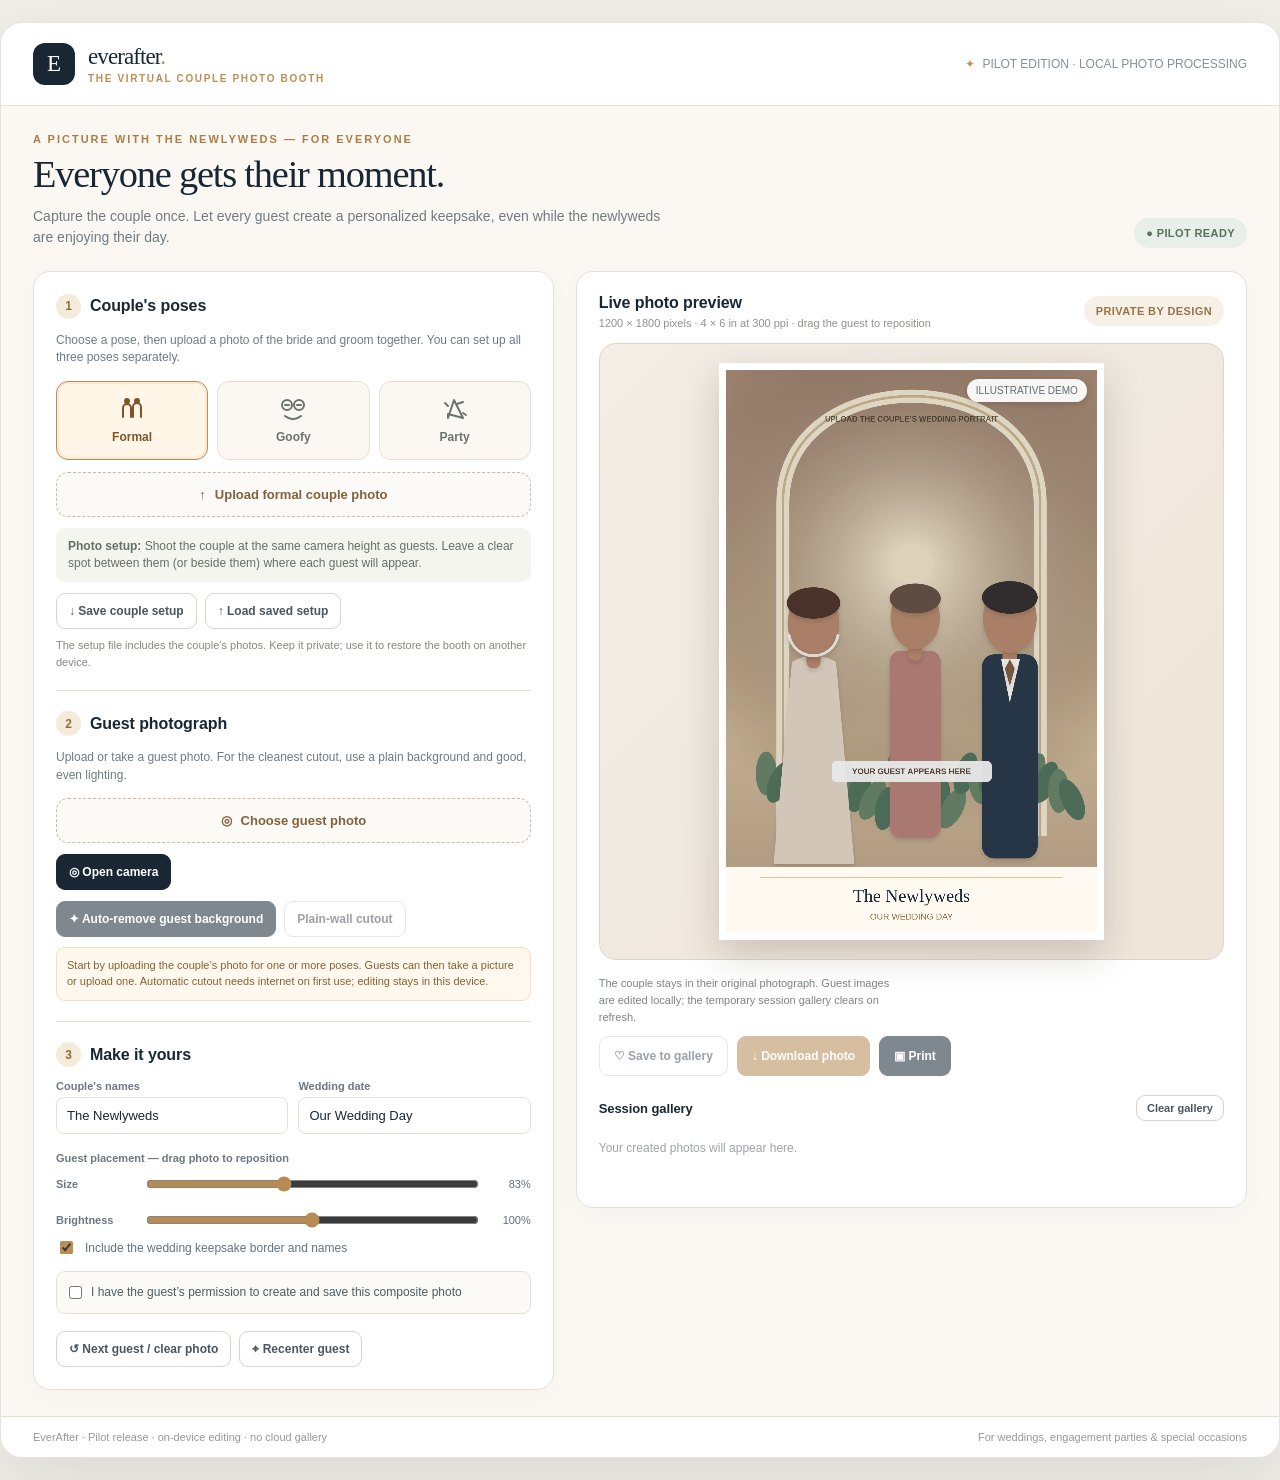
==== index.html @ ccc17d45 "Add files via upload" ====
<!doctype html>
<html lang="en">
<head>
<meta charset="utf-8" />
<meta name="viewport" content="width=device-width, initial-scale=1" />
<title>EverAfter — Virtual Wedding Photo Booth</title>
<style>
  :root { --navy:#192735; --ink:#243240; --muted:#6f7b83; --cream:#fbf8f3; --border:#e6dfd6; --gold:#bb8d53; --gold-light:#e5c99d; --white:#fff; --shadow:0 24px 70px rgba(46,37,28,.10); }
  * { box-sizing:border-box; }
  body { margin:0; background:#f0eee9; color:var(--ink); font-family: ui-sans-serif, -apple-system, BlinkMacSystemFont, "Segoe UI", Arial, sans-serif; }
  button,input { font:inherit; }
  button { cursor:pointer; }
  .app { max-width:1320px; margin:22px auto; background:var(--cream); min-height:90vh; border:1px solid #e9e2da; box-shadow:var(--shadow); border-radius:22px; overflow:hidden; }
  .mast { display:flex; align-items:center; justify-content:space-between; padding:20px 32px; background:#fff; border-bottom:1px solid var(--border); gap:15px; flex-wrap:wrap; }
  .brand { display:flex; align-items:center; gap:13px; }
  .brand-mark { display:grid; place-items:center; width:42px; height:42px; color:#fff; border-radius:12px; font-family:Georgia,serif; font-size:23px; background:var(--navy); }
  .brand-name { font-family:Georgia,serif; font-size:23px; letter-spacing:-.9px; color:var(--navy); }
  .brand-sub { font-size:10px; text-transform:uppercase; letter-spacing:1.65px; color:var(--gold); font-weight:800; margin-top:3px; }
  .right-mark { color:#879098; font-size:12px; display:flex; align-items:center; gap:7px; }
  .spark { color:#ba935b; }
  .hero { padding:27px 32px 23px; display:flex; justify-content:space-between; align-items:end; gap:18px; }
  .eyebrow { color:#ab7d45; text-transform:uppercase; font-size:11px; font-weight:800; letter-spacing:2px; margin-bottom:8px; }
  h1 { margin:0; color:var(--navy); font-family:Georgia,serif; font-weight:normal; letter-spacing:-1.2px; font-size:clamp(27px,3vw,40px); line-height:1.14; }
  .hero p { margin:9px 0 0; line-height:1.5; color:var(--muted); font-size:14px; max-width:640px; }
  .pill { background:#e8eee9; color:#54725c; font-weight:800; letter-spacing:.4px; font-size:11px; border-radius:100px; padding:9px 12px; white-space:nowrap; }
  .workspace { display:grid; grid-template-columns:minmax(300px,.9fr) minmax(360px,1.16fr); gap:22px; padding:0 32px 26px; align-items:start; }
  .panel { border:1px solid var(--border); background:#fff; border-radius:17px; padding:22px; box-shadow:0 6px 24px rgba(24,30,36,.025); }
  .panel h2 { font-size:16px; margin:0; font-weight:750; letter-spacing:-.1px; color:var(--navy); }
  .hint { color:var(--muted); line-height:1.45; font-size:12px; margin:7px 0 14px; }
  .section-line { margin:20px 0; height:1px; background:var(--border); }
  .eyeline { display:flex; gap:9px; align-items:center; margin-bottom:13px; }
  .step { display:grid; place-items:center; background:#f5ebda; color:#916b3f; width:25px; height:25px; border-radius:50%; font-size:12px; font-weight:850; }
  .pose-grid { display:grid; grid-template-columns:repeat(3,1fr); gap:9px; }
  .pose { border:1px solid var(--border); background:var(--cream); border-radius:12px; padding:10px 6px; color:#6b736f; text-align:center; min-height:79px; transition:.2s ease; }
  .pose svg { display:block; margin:2px auto 6px; }
  .pose span { font-weight:750; font-size:12px; }
  .pose.active { border-color:var(--gold); background:#fff6e8; color:#7f5427; box-shadow:0 0 0 2px rgba(187,141,83,.12) inset; }
  .upload { display:flex; cursor:pointer; align-items:center; justify-content:center; gap:9px; padding:14px; border:1.5px dashed #cbbba6; background:#fcfaf7; border-radius:12px; color:#82613c; font-size:13px; font-weight:750; transition:background .2s; text-align:center; }
  .upload:hover { background:#f7efdf; }
  .upload input { display:none; }
  .note { font-size:11px; line-height:1.5; color:#8a8580; margin-top:8px; }
  .tip { background:#f5f5ef; color:#647065; border-radius:9px; padding:10px 12px; font-size:12px; line-height:1.45; margin-top:11px; }
  .two-fields { display:grid; grid-template-columns:1fr 1fr; gap:10px; }
  .text-field { display:grid; gap:5px; min-width:0; }
  .text-field span,.control-label { font-size:11px; color:#6d7780; font-weight:800; }
  .text-field input { width:100%; min-width:0; border:1px solid var(--border); background:#fff; border-radius:8px; padding:10px; outline:none; color:var(--navy); font-size:13px; }
  .text-field input:focus { border-color:var(--gold); }
  .action { display:flex; flex-wrap:wrap; gap:8px; margin-top:11px; }
  .btn { border:1px solid #d8d4ce; border-radius:9px; font-size:12px; padding:10px 12px; color:#4b555e; background:#fff; font-weight:750; }
  .btn:hover { background:#f6f4f0; }
  .btn[disabled] { opacity:.55; cursor:wait; }
  .btn.primary { background:var(--navy); color:#fff; border-color:var(--navy); }
  .btn.gold { background:#b68b54; color:#fff; border-color:#b68b54; }
  .btn.full { width:100%; }
  .slider-row { display:grid; grid-template-columns:78px 1fr 44px; align-items:center; gap:10px; padding:8px 0; }
  .slider-row output { font-size:11px; font-variant-numeric:tabular-nums; text-align:right; color:#626b73; }
  input[type=range] { width:100%; accent-color:#b68b54; cursor:pointer; }
  .check { display:flex; gap:9px; align-items:center; font-size:12px; color:#66727c; }
  .check input { accent-color:var(--gold); }
  .status { font-size:11px; line-height:1.45; color:#617269; background:#f1f6f0; border:1px solid #dceadd; padding:10px; border-radius:9px; margin-top:10px; }
  .status.warn { background:#fff8ee; border-color:#f3dfbd; color:#876132; }
  .right .preview-head { display:flex; flex-wrap:wrap; gap:12px; align-items:center; justify-content:space-between; margin-bottom:14px; }
  .micro { font-size:11px; color:#93918e; }
  .preview-shell { padding:19px; background:linear-gradient(135deg,#f2ede5,#efe5d9); border:1px solid #dfd5c9; border-radius:17px; }
  .preview-wrap { width:min(100%,385px); margin:0 auto; position:relative; }
  #portrait { display:block; width:100%; height:auto; aspect-ratio:2/3; background:#dac4aa; box-shadow:0 14px 36px rgba(48,34,20,.19); border:7px solid #fff; cursor:grab; touch-action:none; }
  #portrait:active { cursor:grabbing; }
  .preview-label { position:absolute; right:17px; top:16px; background:rgba(255,255,255,.93); border-radius:100px; font-size:10px; padding:6px 9px; color:#5f6d77; box-shadow:0 2px 6px #0002; pointer-events:none; }
  .bottom { margin-top:15px; display:flex; justify-content:space-between; gap:10px; align-items:center; flex-wrap:wrap; }
  .bottom-copy { font-size:11px; color:#7c8488; line-height:1.55; max-width:300px; }
  .bottom-actions { display:flex; gap:9px; flex-wrap:wrap; }
  .bottom-actions .btn { padding:12px 14px; }
  .camera-box { margin-top:12px; padding:12px; background:#111b25; border-radius:12px; }
  .camera-box video { display:block; width:100%; max-height:330px; border-radius:8px; object-fit:contain; background:#0a1118; transform:scaleX(-1); }
  .camera-box .action { justify-content:center; }
  .camera-box .btn { font-size:13px; }
  .upload-inline { display:inline-flex; align-items:center; cursor:pointer; }
  .consent { margin-top:14px; align-items:start; padding:12px; border:1px solid #e6dfd6; border-radius:9px; background:#fcfaf7; color:#4d5c65; line-height:1.45; }
  .consent input { margin:2px 0 0; flex-shrink:0; }
  .gallery-head { margin-top:19px; display:flex; align-items:center; justify-content:space-between; }
  .gallery { display:flex; gap:8px; overflow-x:auto; padding:9px 0 3px; min-height:64px; }
  .thumbnail { width:68px; height:91px; border:2px solid #fff; box-shadow:0 2px 7px rgba(25,39,53,.12); border-radius:5px; object-fit:cover; cursor:pointer; flex-shrink:0; }
  .empty-gallery { font-size:12px; color:#a0a3a5; margin:11px 0; }
  .footer { border-top:1px solid var(--border); background:#fff; padding:14px 32px; display:flex; justify-content:space-between; flex-wrap:wrap; gap:10px; color:#9a9794; font-size:11px; }
  @media(max-width:850px) { .app { margin:0; border:0; border-radius:0; min-height:100vh; } .workspace { grid-template-columns:1fr; padding:0 17px 18px; } .hero { padding:22px 18px 19px; } .mast { padding:15px 18px; } .panel { padding:17px; } .preview-wrap { max-width:310px; } .right { order:0; } .right-mark { display:none; } .footer { padding:13px 18px; } }
  @media print { body { background:white; } .mast,.hero,.left,.preview-head,.bottom,.gallery-head,.gallery,.footer {display:none !important;} .app,.panel,.preview-shell { margin:0; padding:0; border:0; box-shadow:none; background:white; } .workspace { display:block; padding:0; } .preview-wrap { width:4in; height:6in; max-width:none; } #portrait { width:4in; height:6in; border:0; box-shadow:none; } .preview-label {display:none;} @page { size:4in 6in; margin:0; } }
</style>
</head>
<body>
<div class="app" id="wbApp">
  <header class="mast"><div class="brand"><div class="brand-mark">E</div><div><div class="brand-name">everafter<span style="color:#b88b53">.</span></div><div class="brand-sub">The virtual couple photo booth</div></div></div><div class="right-mark"><span class="spark">✦</span> PILOT EDITION · LOCAL PHOTO PROCESSING</div></header>
  <section class="hero"><div><div class="eyebrow">A picture with the newlyweds — for everyone</div><h1>Everyone gets their moment.</h1><p>Capture the couple once. Let every guest create a personalized keepsake, even while the newlyweds are enjoying their day.</p></div><span class="pill">● PILOT READY</span></section>
  <main class="workspace">
    <section class="panel left" aria-label="Photo booth settings">
      <div class="eyeline"><span class="step">1</span><h2>Couple's poses</h2></div>
      <p class="hint">Choose a pose, then upload a photo of the bride and groom together. You can set up all three poses separately.</p>
      <div class="pose-grid" role="group" aria-label="Wedding pose"><button type="button" class="pose active" data-pose="formal" aria-pressed="true"><svg width="28" height="24" viewBox="0 0 28 24" fill="none"><path d="M5 20V11a4 4 0 018 0v9m2 0V10a4 4 0 018 0v10" stroke="currentColor" stroke-width="2" stroke-linecap="round"/><circle cx="9" cy="4" r="3" fill="currentColor"/><circle cx="19" cy="4" r="3" fill="currentColor"/></svg><span>Formal</span></button><button type="button" class="pose" data-pose="fun" aria-pressed="false"><svg width="28" height="24" viewBox="0 0 28 24" fill="none"><circle cx="8" cy="8" r="5" stroke="currentColor" stroke-width="2"/><circle cx="20" cy="8" r="5" stroke="currentColor" stroke-width="2"/><path d="M6 8h4m8 0h4M6 19c5 4 11 4 16 0" stroke="currentColor" stroke-width="2" stroke-linecap="round"/></svg><span>Goofy</span></button><button type="button" class="pose" data-pose="party" aria-pressed="false"><svg width="28" height="24" viewBox="0 0 28 24" fill="none"><path d="M7 21l6-18 9 18-15-4zm9-14 6-2M4 6l3 3m15 7 3 2" stroke="currentColor" stroke-width="2" stroke-linecap="round" stroke-linejoin="round"/></svg><span>Party</span></button></div>
      <label class="upload" style="margin-top:12px"><span aria-hidden="true">↑</span> <span id="coupleUploadText">Upload formal couple photo</span><input type="file" id="coupleFile" accept="image/*" /></label>
      <div class="tip"><strong>Photo setup:</strong> Shoot the couple at the same camera height as guests. Leave a clear spot between them (or beside them) where each guest will appear.</div>
      <div class="action"><button type="button" class="btn" id="saveSetup">↓ Save couple setup</button><label class="btn upload-inline">↑ Load saved setup<input id="loadSetup" type="file" accept="application/json,.json" hidden /></label></div><div class="note">The setup file includes the couple’s photos. Keep it private; use it to restore the booth on another device.</div>
      <div class="section-line"></div>
      <div class="eyeline"><span class="step">2</span><h2>Guest photograph</h2></div>
      <p class="hint">Upload or take a guest photo. For the cleanest cutout, use a plain background and good, even lighting.</p>
      <label class="upload"><span aria-hidden="true">◎</span><span id="guestUploadText">Choose guest photo</span><input type="file" id="guestFile" accept="image/*" /></label>
      <div class="action"><button class="btn primary" id="startCamera" type="button">◎ Open camera</button><button class="btn" id="switchCamera" type="button" hidden>↻ Flip camera</button></div><div id="cameraBox" class="camera-box" hidden><video id="guestVideo" autoplay muted playsinline></video><div class="action"><button class="btn gold" id="takePhoto" type="button">Capture guest</button><button class="btn" id="closeCamera" type="button">Close camera</button></div></div><div class="action"><button class="btn primary" id="autoRemove" type="button" disabled>✦ Auto-remove guest background</button><button class="btn" id="plainRemove" type="button" disabled>Plain-wall cutout</button></div>
      <div id="processStatus" class="status warn" role="status">Start by uploading the couple’s photo for one or more poses. Guests can then take a picture or upload one. Automatic cutout needs internet on first use; editing stays in this device.</div>
      <div class="section-line"></div>
      <div class="eyeline"><span class="step">3</span><h2>Make it yours</h2></div>
      <div class="two-fields"><label class="text-field"><span>Couple's names</span><input id="coupleNames" maxlength="38" value="The Newlyweds" /></label><label class="text-field"><span>Wedding date</span><input id="weddingDate" maxlength="35" placeholder="October 31, 2026" value="Our Wedding Day" /></label></div>
      <div style="margin-top:14px"><span class="control-label">Guest placement — drag photo to reposition</span><div class="slider-row"><span class="control-label">Size</span><input id="guestScale" type="range" min="40" max="145" value="83" /><output id="scaleOutput">83%</output></div><div class="slider-row"><span class="control-label">Brightness</span><input id="guestLight" type="range" min="70" max="130" value="100" /><output id="lightOutput">100%</output></div></div>
      <label class="check"><input type="checkbox" id="photoFrame" checked /> Include the wedding keepsake border and names</label><label class="check consent"><input type="checkbox" id="guestConsent" /> I have the guest’s permission to create and save this composite photo</label>
      <div class="action" style="margin-top:17px"><button type="button" class="btn" id="resetGuest">↺ Next guest / clear photo</button><button type="button" class="btn" id="recenter">⌖ Recenter guest</button></div>
    </section>
    <section class="panel right" aria-label="Composite photograph preview">
      <div class="preview-head"><div><h2>Live photo preview</h2><div class="micro" style="margin-top:5px">1200 × 1800 pixels · 4 × 6 in at 300 ppi · drag the guest to reposition</div></div><span class="pill" style="background:#f6f0e7;color:#9a7448">PRIVATE BY DESIGN</span></div>
      <div class="preview-shell"><div class="preview-wrap"><canvas id="portrait" width="1200" height="1800" aria-label="Wedding photograph preview"></canvas><div class="preview-label" id="previewLabel">ILLUSTRATIVE DEMO</div></div></div>
      <div class="bottom"><div class="bottom-copy">The couple stays in their original photograph. Guest images are edited locally; the temporary session gallery clears on refresh.</div><div class="bottom-actions"><button type="button" class="btn" id="saveGallery">♡ Save to gallery</button><button type="button" class="btn gold" id="download">↓ Download photo</button><button type="button" class="btn primary" id="print">▣ Print</button></div></div>
      <div class="gallery-head"><h2 style="font-size:13px">Session gallery</h2><button id="clearGallery" type="button" class="btn" style="padding:6px 10px;font-size:11px">Clear gallery</button></div><div id="gallery" class="gallery"><span class="empty-gallery">Your created photos will appear here.</span></div>
    </section>
  </main>
  <footer class="footer"><span>EverAfter · Pilot release · on-device editing · no cloud gallery</span><span>For weddings, engagement parties & special occasions</span></footer>
</div>
<script>
(() => {
'use strict';
const root = document.getElementById('wbApp');
const by = id => root.querySelector('#' + id);
const cvs = by('portrait'), ctx = cvs.getContext('2d');
const W = cvs.width, H = cvs.height;
const poses = {formal:'formal',fun:'goofy',party:'party'};
const state = {pose:'formal',couple:{formal:null,fun:null,party:null},guest:null,cutout:null,
  x:.5,y:.78,scale:.83,brightness:1,frame:true,gallery:[],drag:null,cameraStream:null,cameraFacing:'user',cameraPending:false};
const colors = {navy:'#192735',gold:'#bd925a',ivory:'#fffaf1'};
const setStatus=(msg,warn=false)=>{const e=by('processStatus');e.textContent=msg;e.classList.toggle('warn',warn);};
const isReady=()=>Boolean(state.couple[state.pose] && state.guest && by('guestConsent').checked);
function updateExportButtons(){for(const id of ['download','print','saveGallery'])by(id).disabled=!isReady();}
function loadImage(src){return new Promise((resolve,reject)=>{const im=new Image();im.onload=()=>resolve(im);im.onerror=()=>reject(new Error('Unsupported or unreadable image'));im.src=src;});}
async function openImg(f){
 if(!f || (!f.type.startsWith('image/') && !/\.(heic|heif)$/i.test(f.name)))throw Error('Please choose a valid image file');
 if(f.size>25000000)throw Error('Photo is over 25 MB. Choose a smaller image');
 const url=URL.createObjectURL(f);
 try{return await loadImage(url)}finally{URL.revokeObjectURL(url)}
}
function cover(im,x,y,w,h){const scale=Math.max(w/im.width,h/im.height),sw=w/scale,sh=h/scale;ctx.drawImage(im,(im.width-sw)/2,(im.height-sh)/2,sw,sh,x,y,w,h);}
function roundedRect(x,y,w,h,r){ctx.beginPath();ctx.roundRect(x,y,w,h,r);}
function silhouette(px,py,sc,kind){ctx.save();ctx.translate(px,py);ctx.scale(sc,sc);ctx.shadowColor='rgba(63,43,31,.18)';ctx.shadowBlur=16;ctx.shadowOffsetY=9;
 const hair=kind==='bride'?'#4d332a':kind==='groom'?'#332e30':'#654f45', coat=kind==='bride'?'#e5d8c7':kind==='groom'?'#273849':'#b98179';
 ctx.fillStyle=coat;ctx.beginPath();if(kind==='bride'){ctx.moveTo(-46,145);ctx.lineTo(-85,570);ctx.lineTo(87,570);ctx.lineTo(48,145);ctx.quadraticCurveTo(0,118,-46,145)}else roundedRect(-57,136,114,413,25);ctx.fill();
 ctx.fillStyle='#b9896e';roundedRect(-15,96,30,62,13);ctx.fill();ctx.beginPath();ctx.ellipse(0,63,55,70,0,0,Math.PI*2);ctx.fill();
 ctx.fillStyle=hair;ctx.beginPath();ctx.ellipse(0,21,57,33,0,0,Math.PI*2);ctx.fill();
 if(kind==='groom'){ctx.fillStyle='#fffaf4';ctx.beginPath();ctx.moveTo(-18,145);ctx.lineTo(0,234);ctx.lineTo(21,145);ctx.fill();ctx.fillStyle='#805b43';ctx.beginPath();ctx.moveTo(0,146);ctx.lineTo(-10,165);ctx.lineTo(0,200);ctx.lineTo(10,165);ctx.closePath();ctx.fill();}
 if(kind==='bride'){ctx.strokeStyle='rgba(255,255,255,.85)';ctx.lineWidth=6;ctx.beginPath();ctx.arc(0,79,53,.15,Math.PI-.15);ctx.stroke();}ctx.restore();}
function sampleBackground(){let g=ctx.createLinearGradient(0,0,0,H);g.addColorStop(0,'#a98a76');g.addColorStop(.64,'#d6be9c');g.addColorStop(1,'#b9a088');ctx.fillStyle=g;ctx.fillRect(0,0,W,H);
 let gg=ctx.createRadialGradient(600,620,60,600,630,850);gg.addColorStop(0,'rgba(255,245,220,.80)');gg.addColorStop(1,'rgba(72,48,32,0)');ctx.fillStyle=gg;ctx.fillRect(0,0,W,H);
 ctx.save();ctx.lineWidth=42;ctx.strokeStyle='#f4e9d4';ctx.beginPath();ctx.moveTo(184,1490);ctx.lineTo(184,425);ctx.bezierCurveTo(184,-30,1016,-30,1016,425);ctx.lineTo(1016,1490);ctx.stroke();ctx.lineWidth=8;ctx.strokeStyle='#ceb78f';ctx.stroke();ctx.restore();
 for(let j=0;j<24;j++){ctx.fillStyle=j%2?'#52745e':'#678568';ctx.beginPath();ctx.ellipse(130+j*43,1290+(j%5)*28,34,70,Math.sin(j)*.5,0,2*Math.PI);ctx.fill();}
 silhouette(283,713,1.52,'bride');silhouette(918,694,1.58,'groom');ctx.fillStyle='rgba(50,39,30,.71)';ctx.font='bold 25px Arial';ctx.textAlign='center';ctx.fillText('UPLOAD THE COUPLE’S WEDDING PORTRAIT',W/2,165);}
function portrait(){ctx.clearRect(0,0,W,H);const photoH=state.frame?1588:1800;ctx.save();ctx.beginPath();ctx.rect(0,0,W,photoH);ctx.clip();
 const c=state.couple[state.pose];if(c)cover(c,0,0,W,photoH);else sampleBackground();
 const guest=state.cutout||state.guest;if(guest){const hh=940*state.scale,ww=hh*(guest.width/guest.height);ctx.save();ctx.filter=`brightness(${state.brightness})`;ctx.shadowColor='rgba(15,24,29,.22)';ctx.shadowBlur=16;ctx.shadowOffsetY=10;ctx.drawImage(guest,state.x*W-ww/2,state.y*photoH-hh,ww,hh);ctx.restore();}
 else if(!c){silhouette(W*.51,700,1.45,'guest');ctx.fillStyle='rgba(255,255,255,.94)';roundedRect(342,1250,518,67,16);ctx.fill();ctx.fillStyle='#594738';ctx.textAlign='center';ctx.font='bold 26px Arial';ctx.fillText('YOUR GUEST APPEARS HERE',W/2,1292);}
 if(!c){ctx.fillStyle='rgba(31,40,46,.10)';ctx.fillRect(0,0,W,photoH);}ctx.restore();
 if(state.frame){ctx.fillStyle=colors.ivory;ctx.fillRect(0,1588,1200,212);ctx.fillStyle='#d9c3a0';ctx.fillRect(110,1621,980,2);ctx.textAlign='center';ctx.fillStyle=colors.navy;ctx.font='normal 58px Georgia, serif';ctx.fillText(by('coupleNames').value.trim()||'The Newlyweds',600,1700,1050);ctx.font='normal 28px Arial';ctx.fillStyle='#937147';ctx.fillText((by('weddingDate').value.trim()||'Our Wedding Day').toUpperCase(),600,1757,1000);}}
function sync(){by('scaleOutput').textContent=Math.round(state.scale*100)+'%';by('lightOutput').textContent=Math.round(state.brightness*100)+'%';
 by('previewLabel').textContent=state.couple[state.pose]?'REAL COUPLE PHOTO':'ILLUSTRATIVE DEMO';
 by('coupleUploadText').textContent=state.couple[state.pose]?'Replace '+poses[state.pose]+' couple photo':'Upload '+poses[state.pose]+' couple photo';
 by('guestUploadText').textContent=state.guest?'Replace guest photo':'Choose guest photo';updateExportButtons();portrait();}
function setGuest(im){state.guest=im;state.cutout=null;state.x=.5;state.y=.78;by('guestConsent').checked=false;by('autoRemove').disabled=by('plainRemove').disabled=false;
 setStatus('Guest photo ready. Remove the background, position the guest and confirm permission before saving.');sync();}
for(const b of root.querySelectorAll('.pose'))b.addEventListener('click',()=>{state.pose=b.dataset.pose;for(const el of root.querySelectorAll('.pose')){const active=el===b;el.classList.toggle('active',active);el.setAttribute('aria-pressed',String(active));}sync();});
by('coupleFile').addEventListener('change',async e=>{const f=e.target.files?.[0];if(!f)return;try{state.couple[state.pose]=await openImg(f);setStatus('Couple photograph saved for the '+poses[state.pose]+' pose in this browser session.');sync();}catch(err){setStatus(err.message,true);}finally{e.target.value='';}});
by('guestFile').addEventListener('change',async e=>{const f=e.target.files?.[0];if(!f)return;try{setGuest(await openImg(f));}catch(err){setStatus(err.message,true);}finally{e.target.value='';}});
by('guestScale').addEventListener('input',e=>{state.scale=Number(e.target.value)/100;sync();});
by('guestLight').addEventListener('input',e=>{state.brightness=Number(e.target.value)/100;sync();});
for(const id of ['coupleNames','weddingDate'])by(id).addEventListener('input',sync);
by('photoFrame').addEventListener('change',e=>{state.frame=e.target.checked;sync();});
by('guestConsent').addEventListener('change',updateExportButtons);
by('resetGuest').addEventListener('click',()=>{stopCamera();state.guest=state.cutout=null;state.x=.5;state.y=.78;by('guestConsent').checked=false;
 by('autoRemove').disabled=by('plainRemove').disabled=true;setStatus('Ready for the next guest. Couple poses remain available in this session.');sync();});
by('recenter').addEventListener('click',()=>{state.x=.5;state.y=.78;sync();});
function stopCamera(){if(state.cameraStream){state.cameraStream.getTracks().forEach(t=>t.stop());state.cameraStream=null;}const video=by('guestVideo');video.srcObject=null;by('cameraBox').hidden=true;by('switchCamera').hidden=true;}
async function startCamera(){if(state.cameraPending)return;state.cameraPending=true;by('startCamera').disabled=true;stopCamera();
 try{if(!navigator.mediaDevices?.getUserMedia)throw Error('This browser does not allow camera access here. Open the site on HTTPS or upload a photo.');
  const stream=await navigator.mediaDevices.getUserMedia({audio:false,video:{facingMode:{ideal:state.cameraFacing},width:{ideal:1280},height:{ideal:1920}}});
  state.cameraStream=stream;const v=by('guestVideo');v.srcObject=stream;v.style.transform=state.cameraFacing==='user'?'scaleX(-1)':'none';by('cameraBox').hidden=false;by('switchCamera').hidden=false;await v.play();setStatus('Camera ready. Stand in good lighting and tap Capture guest.');
 }catch(err){stopCamera();setStatus('Camera unavailable: '+err.message+' You can upload an existing photo instead.',true);}finally{state.cameraPending=false;by('startCamera').disabled=false;}}
by('startCamera').addEventListener('click',startCamera);
by('closeCamera').addEventListener('click',()=>{stopCamera();setStatus('Camera closed.');});
by('switchCamera').addEventListener('click',()=>{state.cameraFacing=state.cameraFacing==='user'?'environment':'user';startCamera();});
by('takePhoto').addEventListener('click',async()=>{const v=by('guestVideo');if(!v.videoWidth){setStatus('Camera is still initializing. Try again.',true);return;}
 const off=document.createElement('canvas');off.width=v.videoWidth;off.height=v.videoHeight;const g=off.getContext('2d');if(state.cameraFacing==='user'){g.translate(off.width,0);g.scale(-1,1);}g.drawImage(v,0,0);stopCamera();try{setGuest(await loadImage(off.toDataURL('image/jpeg',.92)));}catch(e){setStatus('Could not capture this frame. Try uploading a photo.',true);}});
window.addEventListener('pagehide',stopCamera);
let loaded=null;
function loadSegmentation(){if(loaded)return loaded;loaded=new Promise((resolve,reject)=>{if(typeof window.SelfieSegmentation==='function')return resolve();
 const scr=document.createElement('script');scr.src='https://cdn.jsdelivr.net/npm/@mediapipe/selfie_segmentation@0.1/selfie_segmentation.js';scr.crossOrigin='anonymous';scr.onload=resolve;scr.onerror=()=>reject(Error('AI library could not load. Check internet access.'));document.head.append(scr);});return loaded;}
by('autoRemove').addEventListener('click',async()=>{if(!state.guest)return;const b=by('autoRemove');b.disabled=true;setStatus('Removing guest background on this device. First use may need to download the AI model.');let model=null;
 try{await loadSegmentation();model=new window.SelfieSegmentation({locateFile:f=>'https://cdn.jsdelivr.net/npm/@mediapipe/selfie_segmentation@0.1/'+f});model.setOptions({modelSelection:1});
 const im=state.guest,k=Math.min(1,1024/Math.max(im.width,im.height)),w=Math.max(1,Math.round(im.width*k)),h=Math.max(1,Math.round(im.height*k));
 const off=document.createElement('canvas');off.width=w;off.height=h;off.getContext('2d').drawImage(im,0,0,w,h);
 const promise=new Promise((resolve,reject)=>{const timer=setTimeout(()=>reject(Error('AI model timed out')),35000);
 model.onResults(r=>{clearTimeout(timer);try{const c=document.createElement('canvas');c.width=w;c.height=h;const o=c.getContext('2d');o.drawImage(r.segmentationMask,0,0,w,h);o.globalCompositeOperation='source-in';o.drawImage(off,0,0);o.globalCompositeOperation='source-over';resolve(c.toDataURL('image/png'));}catch(e){reject(e)}});
 model.send({image:off}).catch(err=>{clearTimeout(timer);reject(err);});});
 state.cutout=await loadImage(await promise);setStatus('AI cutout complete. Drag the guest to the right spot, confirm permission and save.');sync();
 }catch(err){loaded=null;setStatus('Automatic cutout unavailable: '+err.message+' Try the plain-wall cutout or upload a transparent PNG.',true);}finally{if(model?.close)model.close();b.disabled=false;}});
by('plainRemove').addEventListener('click',async()=>{if(!state.guest)return;by('plainRemove').disabled=true;
 try{const im=state.guest,k=Math.min(1,950/Math.max(im.width,im.height)),w=Math.max(1,Math.round(im.width*k)),h=Math.max(1,Math.round(im.height*k));
 const c=document.createElement('canvas');c.width=w;c.height=h;const o=c.getContext('2d',{willReadFrequently:true});o.drawImage(im,0,0,w,h);const d=o.getImageData(0,0,w,h),p=d.data;
 const corners=[[3,3],[w-4,3],[3,h-4],[w-4,h-4]],colors=corners.map(([x,y])=>{const i=(Math.max(0,Math.min(h-1,y))*w+Math.max(0,Math.min(w-1,x)))*4;return[p[i],p[i+1],p[i+2]];});
 const n=w*h,seen=new Uint8Array(n),queue=new Int32Array(n);let head=0,tail=0;
 function similar(i){const z=i*4,r=p[z],g=p[z+1],b=p[z+2];return colors.some(([sr,sg,sb])=>(r-sr)**2+(g-sg)**2+(b-sb)**2<54*54);}
 function seed(i){if(!seen[i]&&similar(i)){seen[i]=1;queue[tail++]=i;}}
 for(let x=0;x<w;x++){seed(x);seed((h-1)*w+x);}for(let y=0;y<h;y++){seed(y*w);seed(y*w+w-1);}
 while(head<tail){const i=queue[head++],x=i%w,y=(i/w)|0;if(x)seed(i-1);if(x<w-1)seed(i+1);if(y)seed(i-w);if(y<h-1)seed(i+w);}
 for(let i=0;i<n;i++)if(seen[i])p[i*4+3]=0;o.putImageData(d,0,0);state.cutout=await loadImage(c.toDataURL('image/png'));sync();setStatus('Plain background removed. Fine hair may need AI cutout for better results.');
 }catch(err){setStatus('Background removal failed: '+err.message,true);}finally{by('plainRemove').disabled=false;}});
function coords(e){const r=cvs.getBoundingClientRect();return {x:(e.clientX-r.left)/r.width,y:(e.clientY-r.top)/r.height};}
cvs.addEventListener('pointerdown',e=>{if(!state.guest)return;const p=coords(e);state.drag={x:p.x,y:p.y,oldX:state.x,oldY:state.y};cvs.setPointerCapture?.(e.pointerId);e.preventDefault();});
cvs.addEventListener('pointermove',e=>{if(!state.drag)return;const p=coords(e);state.x=Math.max(.02,Math.min(.98,state.drag.oldX+p.x-state.drag.x));state.y=Math.max(.2,Math.min(1.2,state.drag.oldY+(p.y-state.drag.y)*(state.frame?1.13:1)));portrait();});
for(const event of ['pointerup','pointercancel','lostpointercapture'])cvs.addEventListener(event,()=>state.drag=null);
function filename(){return 'EverAfter_'+(by('coupleNames').value||'Wedding').trim().replace(/[^a-z0-9_-]+/gi,'_').slice(0,32)+'_'+Date.now()+'.png';}
function requireReady(){if(!isReady()){setStatus('Before saving: upload the couple and guest photographs and confirm guest permission.',true);return false;}return true;}
function saveBlob(blob,name){const url=URL.createObjectURL(blob),a=document.createElement('a');a.href=url;a.download=name;document.body.append(a);a.click();a.remove();setTimeout(()=>URL.revokeObjectURL(url),30000);}
function canvasBlob(c,mime='image/png',quality=1){return new Promise((resolve,reject)=>c.toBlob(b=>b?resolve(b):reject(Error('Image export failed')),mime,quality));}
by('download').addEventListener('click',async()=>{if(!requireReady())return;try{portrait();saveBlob(await canvasBlob(cvs),filename());setStatus('Downloaded a 1200 × 1800-pixel wedding photograph.');}catch(err){setStatus(err.message,true);}});
by('print').addEventListener('click',()=>{if(requireReady())window.print();});
function galleryRender(){const g=by('gallery');g.replaceChildren();if(!state.gallery.length){const x=document.createElement('span');x.className='empty-gallery';x.textContent='Your created photos will appear here.';g.append(x);return;}
 for(const entry of state.gallery){const im=document.createElement('img');im.src=entry.thumb;im.className='thumbnail';im.title='Tap to download';im.alt='Saved wedding portrait';im.addEventListener('click',()=>saveBlob(entry.blob,entry.name));g.append(im);}}
by('saveGallery').addEventListener('click',async()=>{if(!requireReady())return;try{portrait();const blob=await canvasBlob(cvs),c=document.createElement('canvas');c.width=240;c.height=360;c.getContext('2d').drawImage(cvs,0,0,c.width,c.height);state.gallery.unshift({blob,name:filename(),thumb:c.toDataURL('image/jpeg',.65)});state.gallery=state.gallery.slice(0,12);galleryRender();setStatus('Saved locally to the temporary session gallery. Download it before closing this page.');}catch(err){setStatus(err.message,true);}});
by('clearGallery').addEventListener('click',()=>{state.gallery=[];galleryRender();setStatus('Session gallery cleared.');});
function scaledData(im){const max=1800,k=Math.min(1,max/Math.max(im.width,im.height)),c=document.createElement('canvas');c.width=Math.max(1,Math.round(im.width*k));c.height=Math.max(1,Math.round(im.height*k));c.getContext('2d').drawImage(im,0,0,c.width,c.height);return c.toDataURL('image/jpeg',.88);}
by('saveSetup').addEventListener('click',()=>{try{if(!Object.values(state.couple).some(Boolean)){setStatus('Upload at least one couple pose before saving the setup.',true);return;}
 const setup={app:'EverAfter',version:1,names:by('coupleNames').value,date:by('weddingDate').value,frame:state.frame,poses:Object.fromEntries(Object.entries(state.couple).map(([k,im])=>[k,im?scaledData(im):null]))};
 const blob=new Blob([JSON.stringify(setup)],{type:'application/json'});saveBlob(blob,'EverAfter_Couple_Setup.json');setStatus('Couple setup downloaded. Keep this file private: it contains the original couple photos.');}catch(err){setStatus('Could not save setup: '+err.message,true);}});
by('loadSetup').addEventListener('change',async e=>{const f=e.target.files?.[0];if(!f)return;try{if(f.size>18000000)throw Error('Setup file is too large (18 MB max).');
 const d=JSON.parse(await f.text());if(d.app!=='EverAfter'||d.version!==1||!d.poses||typeof d.poses!=='object')throw Error('This is not a valid EverAfter setup file.');
 const parsed={formal:null,fun:null,party:null};for(const pose of Object.keys(parsed)){const value=d.poses[pose];if(value!==null&&value!==undefined){if(typeof value!=='string'||!value.startsWith('data:image/jpeg;base64,'))throw Error('Setup contains an unsupported photo.');parsed[pose]=await loadImage(value);}}
 if(!Object.values(parsed).some(Boolean))throw Error('No couple photos found in setup.');
 state.couple=parsed;by('coupleNames').value=String(d.names||'The Newlyweds').slice(0,38);by('weddingDate').value=String(d.date||'Our Wedding Day').slice(0,35);
 state.frame=d.frame!==false;by('photoFrame').checked=state.frame;state.pose=Object.keys(parsed).find(k=>parsed[k]);for(const btn of root.querySelectorAll('.pose')){const active=btn.dataset.pose===state.pose;btn.classList.toggle('active',active);btn.setAttribute('aria-pressed',String(active));}
 state.guest=state.cutout=null;by('guestConsent').checked=false;by('autoRemove').disabled=by('plainRemove').disabled=true;sync();setStatus('Couple setup restored. Ready for guest photos.');
 }catch(err){setStatus('Could not load couple setup: '+err.message,true);}finally{e.target.value='';}});
sync();
})();
</script>
</body>
</html>
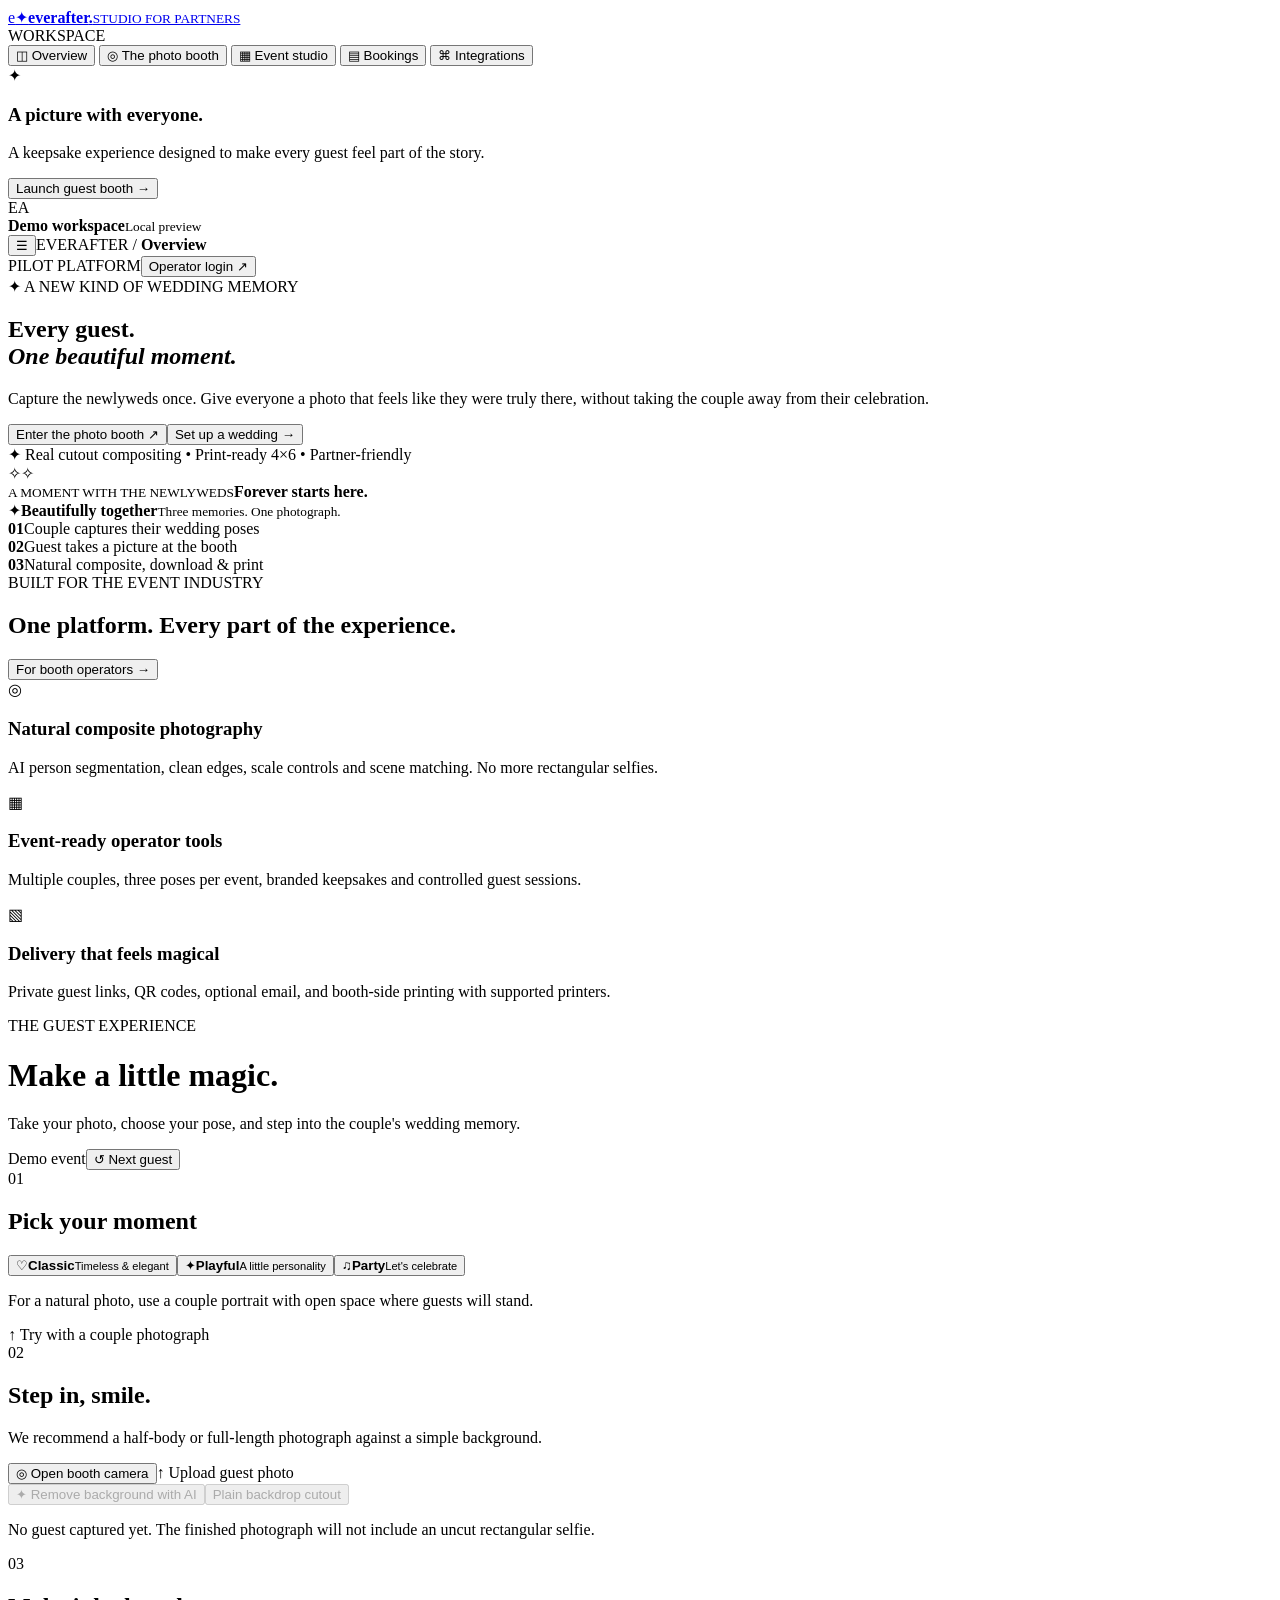
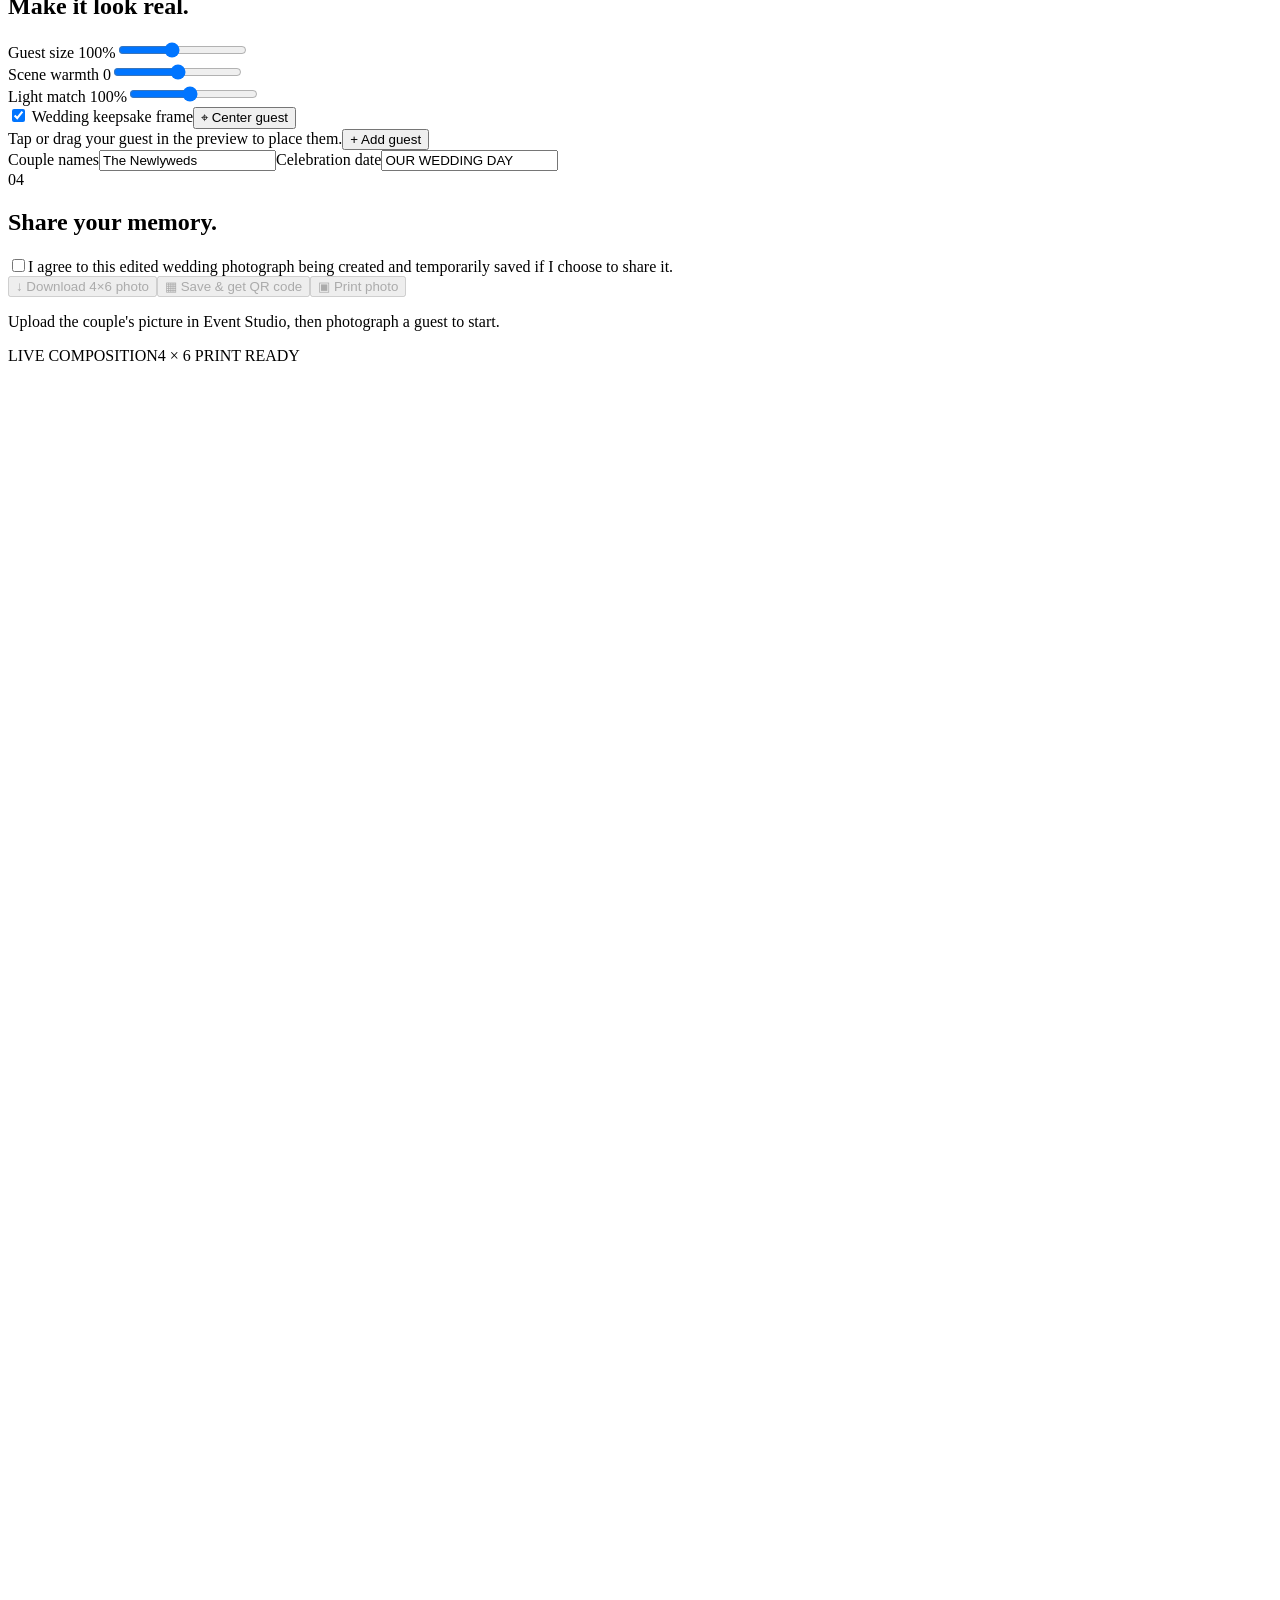
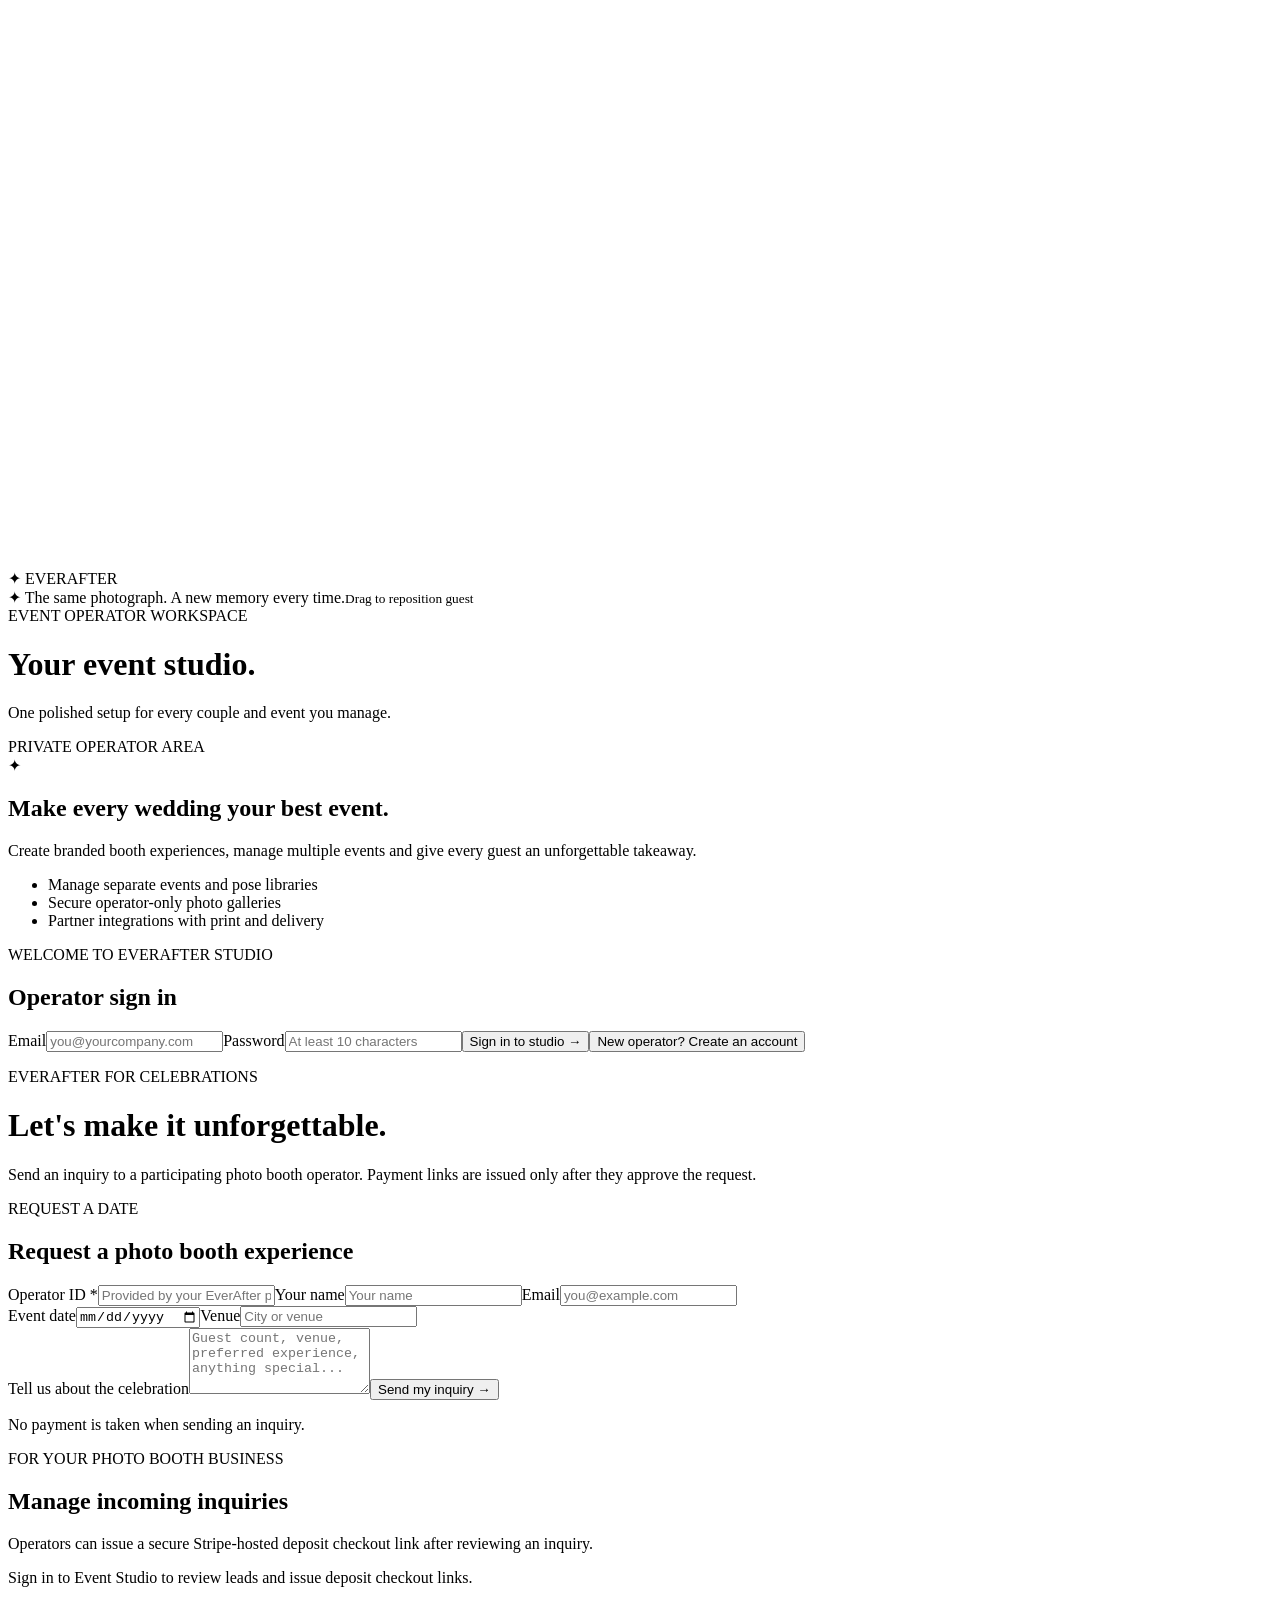
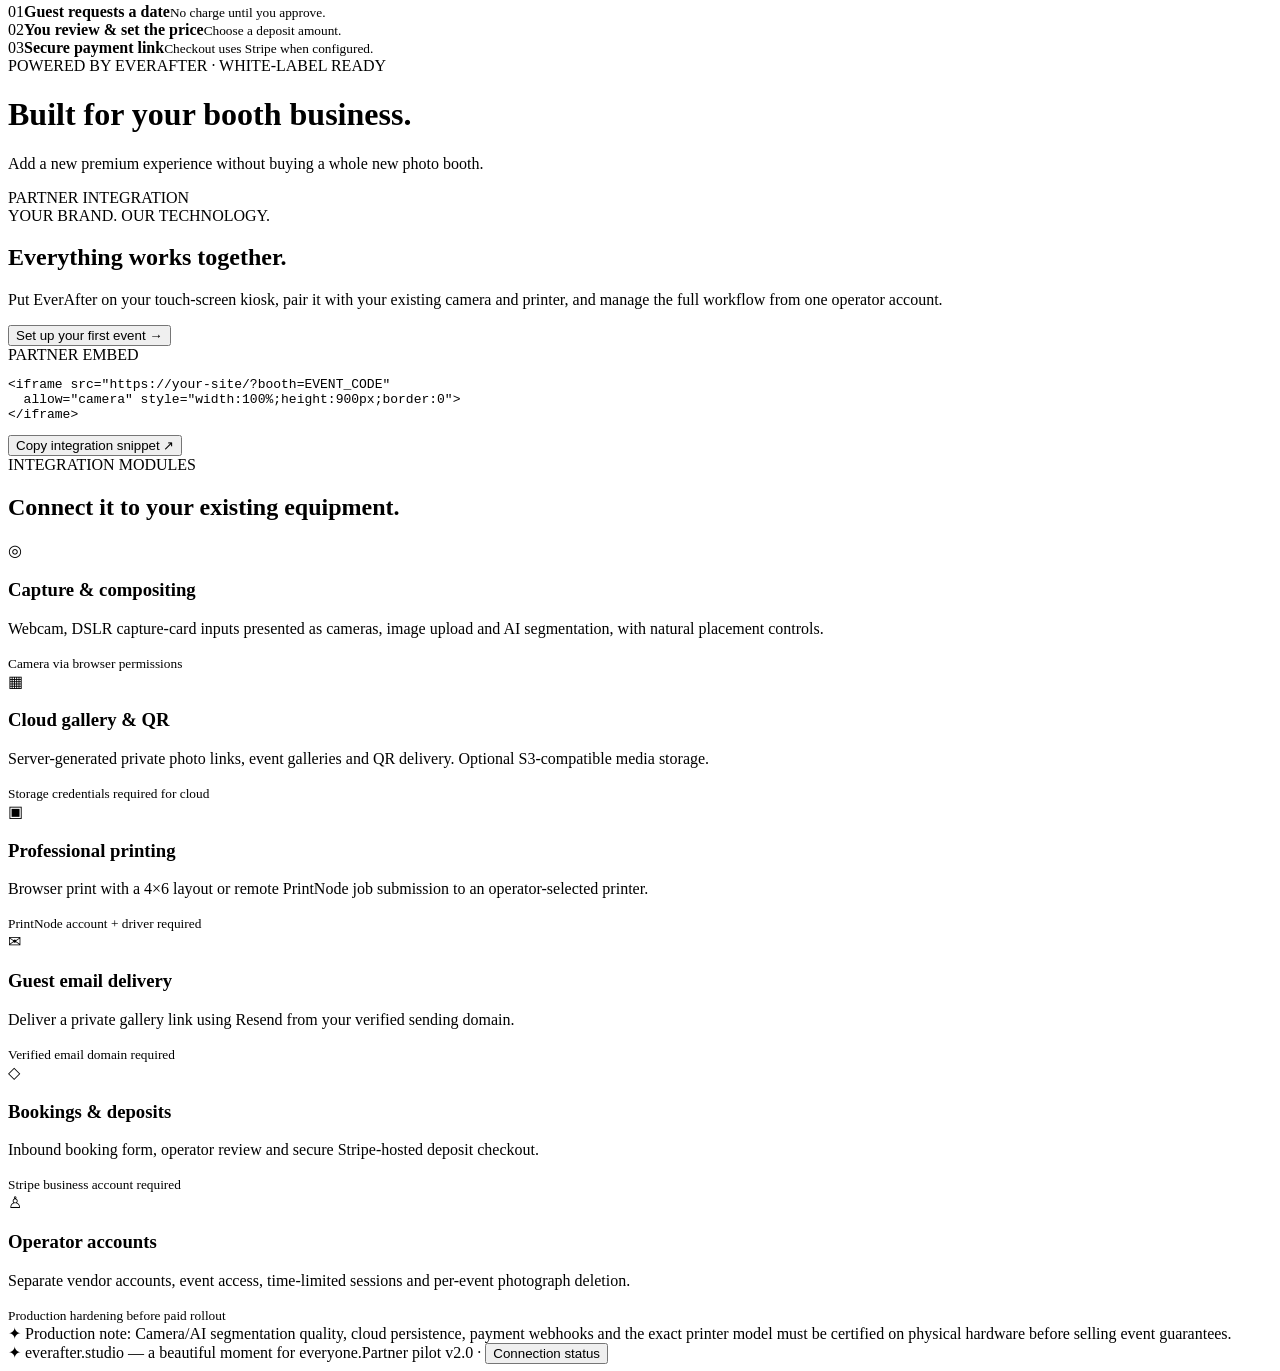
==== commit 734c70e7: "Add files via upload" ====
--- a/index.html
+++ b/index.html
@@ -1,246 +1,44 @@
-<!doctype html>
-<html lang="en">
-<head>
-<meta charset="utf-8" />
-<meta name="viewport" content="width=device-width, initial-scale=1" />
-<title>EverAfter — Virtual Wedding Photo Booth</title>
-<style>
-  :root { --navy:#192735; --ink:#243240; --muted:#6f7b83; --cream:#fbf8f3; --border:#e6dfd6; --gold:#bb8d53; --gold-light:#e5c99d; --white:#fff; --shadow:0 24px 70px rgba(46,37,28,.10); }
-  * { box-sizing:border-box; }
-  body { margin:0; background:#f0eee9; color:var(--ink); font-family: ui-sans-serif, -apple-system, BlinkMacSystemFont, "Segoe UI", Arial, sans-serif; }
-  button,input { font:inherit; }
-  button { cursor:pointer; }
-  .app { max-width:1320px; margin:22px auto; background:var(--cream); min-height:90vh; border:1px solid #e9e2da; box-shadow:var(--shadow); border-radius:22px; overflow:hidden; }
-  .mast { display:flex; align-items:center; justify-content:space-between; padding:20px 32px; background:#fff; border-bottom:1px solid var(--border); gap:15px; flex-wrap:wrap; }
-  .brand { display:flex; align-items:center; gap:13px; }
-  .brand-mark { display:grid; place-items:center; width:42px; height:42px; color:#fff; border-radius:12px; font-family:Georgia,serif; font-size:23px; background:var(--navy); }
-  .brand-name { font-family:Georgia,serif; font-size:23px; letter-spacing:-.9px; color:var(--navy); }
-  .brand-sub { font-size:10px; text-transform:uppercase; letter-spacing:1.65px; color:var(--gold); font-weight:800; margin-top:3px; }
-  .right-mark { color:#879098; font-size:12px; display:flex; align-items:center; gap:7px; }
-  .spark { color:#ba935b; }
-  .hero { padding:27px 32px 23px; display:flex; justify-content:space-between; align-items:end; gap:18px; }
-  .eyebrow { color:#ab7d45; text-transform:uppercase; font-size:11px; font-weight:800; letter-spacing:2px; margin-bottom:8px; }
-  h1 { margin:0; color:var(--navy); font-family:Georgia,serif; font-weight:normal; letter-spacing:-1.2px; font-size:clamp(27px,3vw,40px); line-height:1.14; }
-  .hero p { margin:9px 0 0; line-height:1.5; color:var(--muted); font-size:14px; max-width:640px; }
-  .pill { background:#e8eee9; color:#54725c; font-weight:800; letter-spacing:.4px; font-size:11px; border-radius:100px; padding:9px 12px; white-space:nowrap; }
-  .workspace { display:grid; grid-template-columns:minmax(300px,.9fr) minmax(360px,1.16fr); gap:22px; padding:0 32px 26px; align-items:start; }
-  .panel { border:1px solid var(--border); background:#fff; border-radius:17px; padding:22px; box-shadow:0 6px 24px rgba(24,30,36,.025); }
-  .panel h2 { font-size:16px; margin:0; font-weight:750; letter-spacing:-.1px; color:var(--navy); }
-  .hint { color:var(--muted); line-height:1.45; font-size:12px; margin:7px 0 14px; }
-  .section-line { margin:20px 0; height:1px; background:var(--border); }
-  .eyeline { display:flex; gap:9px; align-items:center; margin-bottom:13px; }
-  .step { display:grid; place-items:center; background:#f5ebda; color:#916b3f; width:25px; height:25px; border-radius:50%; font-size:12px; font-weight:850; }
-  .pose-grid { display:grid; grid-template-columns:repeat(3,1fr); gap:9px; }
-  .pose { border:1px solid var(--border); background:var(--cream); border-radius:12px; padding:10px 6px; color:#6b736f; text-align:center; min-height:79px; transition:.2s ease; }
-  .pose svg { display:block; margin:2px auto 6px; }
-  .pose span { font-weight:750; font-size:12px; }
-  .pose.active { border-color:var(--gold); background:#fff6e8; color:#7f5427; box-shadow:0 0 0 2px rgba(187,141,83,.12) inset; }
-  .upload { display:flex; cursor:pointer; align-items:center; justify-content:center; gap:9px; padding:14px; border:1.5px dashed #cbbba6; background:#fcfaf7; border-radius:12px; color:#82613c; font-size:13px; font-weight:750; transition:background .2s; text-align:center; }
-  .upload:hover { background:#f7efdf; }
-  .upload input { display:none; }
-  .note { font-size:11px; line-height:1.5; color:#8a8580; margin-top:8px; }
-  .tip { background:#f5f5ef; color:#647065; border-radius:9px; padding:10px 12px; font-size:12px; line-height:1.45; margin-top:11px; }
-  .two-fields { display:grid; grid-template-columns:1fr 1fr; gap:10px; }
-  .text-field { display:grid; gap:5px; min-width:0; }
-  .text-field span,.control-label { font-size:11px; color:#6d7780; font-weight:800; }
-  .text-field input { width:100%; min-width:0; border:1px solid var(--border); background:#fff; border-radius:8px; padding:10px; outline:none; color:var(--navy); font-size:13px; }
-  .text-field input:focus { border-color:var(--gold); }
-  .action { display:flex; flex-wrap:wrap; gap:8px; margin-top:11px; }
-  .btn { border:1px solid #d8d4ce; border-radius:9px; font-size:12px; padding:10px 12px; color:#4b555e; background:#fff; font-weight:750; }
-  .btn:hover { background:#f6f4f0; }
-  .btn[disabled] { opacity:.55; cursor:wait; }
-  .btn.primary { background:var(--navy); color:#fff; border-color:var(--navy); }
-  .btn.gold { background:#b68b54; color:#fff; border-color:#b68b54; }
-  .btn.full { width:100%; }
-  .slider-row { display:grid; grid-template-columns:78px 1fr 44px; align-items:center; gap:10px; padding:8px 0; }
-  .slider-row output { font-size:11px; font-variant-numeric:tabular-nums; text-align:right; color:#626b73; }
-  input[type=range] { width:100%; accent-color:#b68b54; cursor:pointer; }
-  .check { display:flex; gap:9px; align-items:center; font-size:12px; color:#66727c; }
-  .check input { accent-color:var(--gold); }
-  .status { font-size:11px; line-height:1.45; color:#617269; background:#f1f6f0; border:1px solid #dceadd; padding:10px; border-radius:9px; margin-top:10px; }
-  .status.warn { background:#fff8ee; border-color:#f3dfbd; color:#876132; }
-  .right .preview-head { display:flex; flex-wrap:wrap; gap:12px; align-items:center; justify-content:space-between; margin-bottom:14px; }
-  .micro { font-size:11px; color:#93918e; }
-  .preview-shell { padding:19px; background:linear-gradient(135deg,#f2ede5,#efe5d9); border:1px solid #dfd5c9; border-radius:17px; }
-  .preview-wrap { width:min(100%,385px); margin:0 auto; position:relative; }
-  #portrait { display:block; width:100%; height:auto; aspect-ratio:2/3; background:#dac4aa; box-shadow:0 14px 36px rgba(48,34,20,.19); border:7px solid #fff; cursor:grab; touch-action:none; }
-  #portrait:active { cursor:grabbing; }
-  .preview-label { position:absolute; right:17px; top:16px; background:rgba(255,255,255,.93); border-radius:100px; font-size:10px; padding:6px 9px; color:#5f6d77; box-shadow:0 2px 6px #0002; pointer-events:none; }
-  .bottom { margin-top:15px; display:flex; justify-content:space-between; gap:10px; align-items:center; flex-wrap:wrap; }
-  .bottom-copy { font-size:11px; color:#7c8488; line-height:1.55; max-width:300px; }
-  .bottom-actions { display:flex; gap:9px; flex-wrap:wrap; }
-  .bottom-actions .btn { padding:12px 14px; }
-  .camera-box { margin-top:12px; padding:12px; background:#111b25; border-radius:12px; }
-  .camera-box video { display:block; width:100%; max-height:330px; border-radius:8px; object-fit:contain; background:#0a1118; transform:scaleX(-1); }
-  .camera-box .action { justify-content:center; }
-  .camera-box .btn { font-size:13px; }
-  .upload-inline { display:inline-flex; align-items:center; cursor:pointer; }
-  .consent { margin-top:14px; align-items:start; padding:12px; border:1px solid #e6dfd6; border-radius:9px; background:#fcfaf7; color:#4d5c65; line-height:1.45; }
-  .consent input { margin:2px 0 0; flex-shrink:0; }
-  .gallery-head { margin-top:19px; display:flex; align-items:center; justify-content:space-between; }
-  .gallery { display:flex; gap:8px; overflow-x:auto; padding:9px 0 3px; min-height:64px; }
-  .thumbnail { width:68px; height:91px; border:2px solid #fff; box-shadow:0 2px 7px rgba(25,39,53,.12); border-radius:5px; object-fit:cover; cursor:pointer; flex-shrink:0; }
-  .empty-gallery { font-size:12px; color:#a0a3a5; margin:11px 0; }
-  .footer { border-top:1px solid var(--border); background:#fff; padding:14px 32px; display:flex; justify-content:space-between; flex-wrap:wrap; gap:10px; color:#9a9794; font-size:11px; }
-  @media(max-width:850px) { .app { margin:0; border:0; border-radius:0; min-height:100vh; } .workspace { grid-template-columns:1fr; padding:0 17px 18px; } .hero { padding:22px 18px 19px; } .mast { padding:15px 18px; } .panel { padding:17px; } .preview-wrap { max-width:310px; } .right { order:0; } .right-mark { display:none; } .footer { padding:13px 18px; } }
-  @media print { body { background:white; } .mast,.hero,.left,.preview-head,.bottom,.gallery-head,.gallery,.footer {display:none !important;} .app,.panel,.preview-shell { margin:0; padding:0; border:0; box-shadow:none; background:white; } .workspace { display:block; padding:0; } .preview-wrap { width:4in; height:6in; max-width:none; } #portrait { width:4in; height:6in; border:0; box-shadow:none; } .preview-label {display:none;} @page { size:4in 6in; margin:0; } }
-</style>
-</head>
-<body>
-<div class="app" id="wbApp">
-  <header class="mast"><div class="brand"><div class="brand-mark">E</div><div><div class="brand-name">everafter<span style="color:#b88b53">.</span></div><div class="brand-sub">The virtual couple photo booth</div></div></div><div class="right-mark"><span class="spark">✦</span> PILOT EDITION · LOCAL PHOTO PROCESSING</div></header>
-  <section class="hero"><div><div class="eyebrow">A picture with the newlyweds — for everyone</div><h1>Everyone gets their moment.</h1><p>Capture the couple once. Let every guest create a personalized keepsake, even while the newlyweds are enjoying their day.</p></div><span class="pill">● PILOT READY</span></section>
-  <main class="workspace">
-    <section class="panel left" aria-label="Photo booth settings">
-      <div class="eyeline"><span class="step">1</span><h2>Couple's poses</h2></div>
-      <p class="hint">Choose a pose, then upload a photo of the bride and groom together. You can set up all three poses separately.</p>
-      <div class="pose-grid" role="group" aria-label="Wedding pose"><button type="button" class="pose active" data-pose="formal" aria-pressed="true"><svg width="28" height="24" viewBox="0 0 28 24" fill="none"><path d="M5 20V11a4 4 0 018 0v9m2 0V10a4 4 0 018 0v10" stroke="currentColor" stroke-width="2" stroke-linecap="round"/><circle cx="9" cy="4" r="3" fill="currentColor"/><circle cx="19" cy="4" r="3" fill="currentColor"/></svg><span>Formal</span></button><button type="button" class="pose" data-pose="fun" aria-pressed="false"><svg width="28" height="24" viewBox="0 0 28 24" fill="none"><circle cx="8" cy="8" r="5" stroke="currentColor" stroke-width="2"/><circle cx="20" cy="8" r="5" stroke="currentColor" stroke-width="2"/><path d="M6 8h4m8 0h4M6 19c5 4 11 4 16 0" stroke="currentColor" stroke-width="2" stroke-linecap="round"/></svg><span>Goofy</span></button><button type="button" class="pose" data-pose="party" aria-pressed="false"><svg width="28" height="24" viewBox="0 0 28 24" fill="none"><path d="M7 21l6-18 9 18-15-4zm9-14 6-2M4 6l3 3m15 7 3 2" stroke="currentColor" stroke-width="2" stroke-linecap="round" stroke-linejoin="round"/></svg><span>Party</span></button></div>
-      <label class="upload" style="margin-top:12px"><span aria-hidden="true">↑</span> <span id="coupleUploadText">Upload formal couple photo</span><input type="file" id="coupleFile" accept="image/*" /></label>
-      <div class="tip"><strong>Photo setup:</strong> Shoot the couple at the same camera height as guests. Leave a clear spot between them (or beside them) where each guest will appear.</div>
-      <div class="action"><button type="button" class="btn" id="saveSetup">↓ Save couple setup</button><label class="btn upload-inline">↑ Load saved setup<input id="loadSetup" type="file" accept="application/json,.json" hidden /></label></div><div class="note">The setup file includes the couple’s photos. Keep it private; use it to restore the booth on another device.</div>
-      <div class="section-line"></div>
-      <div class="eyeline"><span class="step">2</span><h2>Guest photograph</h2></div>
-      <p class="hint">Upload or take a guest photo. For the cleanest cutout, use a plain background and good, even lighting.</p>
-      <label class="upload"><span aria-hidden="true">◎</span><span id="guestUploadText">Choose guest photo</span><input type="file" id="guestFile" accept="image/*" /></label>
-      <div class="action"><button class="btn primary" id="startCamera" type="button">◎ Open camera</button><button class="btn" id="switchCamera" type="button" hidden>↻ Flip camera</button></div><div id="cameraBox" class="camera-box" hidden><video id="guestVideo" autoplay muted playsinline></video><div class="action"><button class="btn gold" id="takePhoto" type="button">Capture guest</button><button class="btn" id="closeCamera" type="button">Close camera</button></div></div><div class="action"><button class="btn primary" id="autoRemove" type="button" disabled>✦ Auto-remove guest background</button><button class="btn" id="plainRemove" type="button" disabled>Plain-wall cutout</button></div>
-      <div id="processStatus" class="status warn" role="status">Start by uploading the couple’s photo for one or more poses. Guests can then take a picture or upload one. Automatic cutout needs internet on first use; editing stays in this device.</div>
-      <div class="section-line"></div>
-      <div class="eyeline"><span class="step">3</span><h2>Make it yours</h2></div>
-      <div class="two-fields"><label class="text-field"><span>Couple's names</span><input id="coupleNames" maxlength="38" value="The Newlyweds" /></label><label class="text-field"><span>Wedding date</span><input id="weddingDate" maxlength="35" placeholder="October 31, 2026" value="Our Wedding Day" /></label></div>
-      <div style="margin-top:14px"><span class="control-label">Guest placement — drag photo to reposition</span><div class="slider-row"><span class="control-label">Size</span><input id="guestScale" type="range" min="40" max="145" value="83" /><output id="scaleOutput">83%</output></div><div class="slider-row"><span class="control-label">Brightness</span><input id="guestLight" type="range" min="70" max="130" value="100" /><output id="lightOutput">100%</output></div></div>
-      <label class="check"><input type="checkbox" id="photoFrame" checked /> Include the wedding keepsake border and names</label><label class="check consent"><input type="checkbox" id="guestConsent" /> I have the guest’s permission to create and save this composite photo</label>
-      <div class="action" style="margin-top:17px"><button type="button" class="btn" id="resetGuest">↺ Next guest / clear photo</button><button type="button" class="btn" id="recenter">⌖ Recenter guest</button></div>
-    </section>
-    <section class="panel right" aria-label="Composite photograph preview">
-      <div class="preview-head"><div><h2>Live photo preview</h2><div class="micro" style="margin-top:5px">1200 × 1800 pixels · 4 × 6 in at 300 ppi · drag the guest to reposition</div></div><span class="pill" style="background:#f6f0e7;color:#9a7448">PRIVATE BY DESIGN</span></div>
-      <div class="preview-shell"><div class="preview-wrap"><canvas id="portrait" width="1200" height="1800" aria-label="Wedding photograph preview"></canvas><div class="preview-label" id="previewLabel">ILLUSTRATIVE DEMO</div></div></div>
-      <div class="bottom"><div class="bottom-copy">The couple stays in their original photograph. Guest images are edited locally; the temporary session gallery clears on refresh.</div><div class="bottom-actions"><button type="button" class="btn" id="saveGallery">♡ Save to gallery</button><button type="button" class="btn gold" id="download">↓ Download photo</button><button type="button" class="btn primary" id="print">▣ Print</button></div></div>
-      <div class="gallery-head"><h2 style="font-size:13px">Session gallery</h2><button id="clearGallery" type="button" class="btn" style="padding:6px 10px;font-size:11px">Clear gallery</button></div><div id="gallery" class="gallery"><span class="empty-gallery">Your created photos will appear here.</span></div>
-    </section>
-  </main>
-  <footer class="footer"><span>EverAfter · Pilot release · on-device editing · no cloud gallery</span><span>For weddings, engagement parties & special occasions</span></footer>
+<!doctype html><html lang="en"><head><meta charset="utf-8"><meta name="viewport" content="width=device-width, initial-scale=1, viewport-fit=cover"><meta name="theme-color" content="#162d33"><title>EverAfter Studio — Every guest gets their moment.</title><link rel="stylesheet" href="/static/styles.css"></head><body>
+<div class="shell">
+  <aside class="sidebar" aria-label="Primary navigation">
+    <a class="logo" href="/" aria-label="EverAfter"><span class="logomark">e<span>✦</span></span><span><strong>everafter<span class="gold">.</span></strong><small>STUDIO FOR PARTNERS</small></span></a>
+    <div class="sidebar-label">WORKSPACE</div>
+    <nav class="nav">
+      <button class="navitem active" data-route="home"><span class="navico">◫</span> Overview</button>
+      <button class="navitem" data-route="booth"><span class="navico">◎</span> The photo booth</button>
+      <button class="navitem" data-route="studio"><span class="navico">▦</span> Event studio</button>
+      <button class="navitem" data-route="bookings"><span class="navico">▤</span> Bookings</button>
+      <button class="navitem" data-route="integrations"><span class="navico">⌘</span> Integrations</button>
+    </nav>
+    <div class="side-promo"><span class="mini-spark">✦</span><h3>A picture with everyone.</h3><p>A keepsake experience designed to make every guest feel part of the story.</p><button id="promoBooth" class="text-btn">Launch guest booth →</button></div>
+    <div class="side-bottom"><div class="avatar">EA</div><span><b id="operatorStatus">Demo workspace</b><small id="connectionStatus">Local preview</small></span><button id="signOut" title="Sign out" hidden>↗</button></div>
+  </aside>
+  <div class="content">
+    <header class="topbar"><button id="mobileMenu" class="mobile-menu">☰</button><span class="breadcrumb">EVERAFTER <span>/</span> <b id="breadcrumbCurrent">Overview</b></span><div class="top-right"><span class="live-dot"></span><span id="topBadge">PILOT PLATFORM</span><button id="topStudio" class="outline-button">Operator login <span>↗</span></button></div></header>
+    <main id="route-home" class="page route active">
+      <section class="hero"><div class="hero-copy"><div class="eyebrow">✦ A NEW KIND OF WEDDING MEMORY</div><h1>Every guest.<br><em>One beautiful moment.</em></h1><p>Capture the newlyweds once. Give everyone a photo that feels like they were truly there, without taking the couple away from their celebration.</p><div class="hero-actions"><button class="primary-button" data-route="booth">Enter the photo booth <span>↗</span></button><button class="secondary-button" data-route="studio">Set up a wedding <span>→</span></button></div><div class="hero-proof"><span>✦</span> Real cutout compositing <span>•</span> Print-ready 4×6 <span>•</span> Partner-friendly</div></div><div class="hero-art"><div class="hero-halo"></div><div class="sample-portrait"><div class="sample-arch"><span class="arch-star s1">✧</span><span class="arch-star s2">✧</span><div class="person leftperson"><i></i><b></b></div><div class="person centerperson"><i></i><b></b></div><div class="person rightperson"><i></i><b></b></div></div><div class="sample-portrait-caption"><small>A MOMENT WITH THE NEWLYWEDS</small><strong>Forever starts here.</strong></div></div><div class="floating-note"><span>✦</span><b>Beautifully together</b><small>Three memories. One photograph.</small></div></div></section>
+      <div class="statrow"><div><strong>01</strong><span>Couple captures their wedding poses</span></div><div><strong>02</strong><span>Guest takes a picture at the booth</span></div><div><strong>03</strong><span>Natural composite, download & print</span></div></div>
+      <section class="section-head"><div><div class="eyebrow">BUILT FOR THE EVENT INDUSTRY</div><h2>One platform. Every part of the experience.</h2></div><button data-route="integrations" class="subtle-link">For booth operators →</button></section>
+      <div class="feature-grid"><article class="feature-card"><div class="feature-icon">◎</div><h3>Natural composite photography</h3><p>AI person segmentation, clean edges, scale controls and scene matching. No more rectangular selfies.</p></article><article class="feature-card"><div class="feature-icon">▦</div><h3>Event-ready operator tools</h3><p>Multiple couples, three poses per event, branded keepsakes and controlled guest sessions.</p></article><article class="feature-card"><div class="feature-icon">▧</div><h3>Delivery that feels magical</h3><p>Private guest links, QR codes, optional email, and booth-side printing with supported printers.</p></article></div>
+    </main>
+    <main id="route-booth" class="page route"><div class="page-title"><div><div class="eyebrow">THE GUEST EXPERIENCE</div><h1>Make a little magic.</h1><p>Take your photo, choose your pose, and step into the couple's wedding memory.</p></div><div class="page-tools"><span id="eventChip" class="status-chip">Demo event</span><button class="outline-button" id="newGuest">↺ Next guest</button></div></div>
+      <div class="booth-grid"><section class="booth-controls"><div class="section-card"><div class="label-row"><span class="stepnum">01</span><h2>Pick your moment</h2></div><div class="pose-picker"><button class="pose-choice selected" data-pose="formal"><span>♡</span><strong>Classic</strong><small>Timeless & elegant</small></button><button class="pose-choice" data-pose="fun"><span>✦</span><strong>Playful</strong><small>A little personality</small></button><button class="pose-choice" data-pose="party"><span>♫</span><strong>Party</strong><small>Let's celebrate</small></button></div><p class="help">For a natural photo, use a couple portrait with open space where guests will stand.</p><label class="upload-button" style="margin-top:10px">↑ Try with a couple photograph<input id="localCouple" type="file" accept="image/*" hidden></label></div>
+        <div class="section-card"><div class="label-row"><span class="stepnum">02</span><h2>Step in, smile.</h2></div><p class="help">We recommend a half-body or full-length photograph against a simple background.</p><div class="capture-actions"><button class="primary-button wide" id="startCamera">◎ Open booth camera</button><label class="upload-button">↑ Upload guest photo<input type="file" id="guestFile" accept="image/*" hidden></label></div><div id="cameraStage" class="camera-stage" hidden><video autoplay muted playsinline id="cameraVideo"></video><div class="camera-guide"><div class="guide-head"></div><div class="guide-body"></div><span>Step into the outline</span></div><div class="camera-footer"><button id="flipCamera">↺ Flip</button><button id="capture">● Capture</button><button id="closeCamera">✕ Close</button></div></div><div class="capture-actions"><button id="cutoutAI" class="action-button" disabled>✦ Remove background with AI</button><button id="cutoutSimple" class="action-button" disabled>Plain backdrop cutout</button></div><p class="help" id="cutoutStatus">No guest captured yet. The finished photograph will not include an uncut rectangular selfie.</p></div>
+        <div class="section-card"><div class="label-row"><span class="stepnum">03</span><h2>Make it look real.</h2></div><div class="range"><label for="guestSize">Guest size <output id="sizeOut">100%</output></label><input id="guestSize" type="range" min="40" max="185" value="100"></div><div class="range"><label for="guestWarmth">Scene warmth <output id="warmthOut">0</output></label><input id="guestWarmth" type="range" min="-50" max="50" value="0"></div><div class="range"><label for="guestLight">Light match <output id="lightOut">100%</output></label><input id="guestLight" type="range" min="65" max="140" value="100"></div><div class="switchrow"><label><input type="checkbox" id="showFrame" checked> Wedding keepsake frame</label><button id="reposition">⌖ Center guest</button></div><div class="switchrow"><span class="help">Tap or drag your guest in the preview to place them.</span><button id="addGuest">+ Add guest</button></div><div class="formrow"><label>Couple names<input id="coupleName" type="text" placeholder="The Newlyweds" maxlength="70" value="The Newlyweds"></label><label>Celebration date<input id="dateLabel" type="text" placeholder="Our wedding day" maxlength="42" value="OUR WEDDING DAY"></label></div></div>
+        <div class="section-card"><div class="label-row"><span class="stepnum">04</span><h2>Share your memory.</h2></div><label class="consent"><input type="checkbox" id="guestConsent"><span>I agree to this edited wedding photograph being created and temporarily saved if I choose to share it.</span></label><div class="capture-actions"><button id="downloadPhoto" class="primary-button wide" disabled>↓ Download 4×6 photo</button><button id="saveToCloud" class="outline-button wide" disabled>▦ Save & get QR code</button><button id="printPhoto" class="outline-button wide" disabled>▣ Print photo</button></div><p class="help" id="boothStatus">Upload the couple's picture in Event Studio, then photograph a guest to start.</p></div>
+      </section><section class="preview-column"><div class="preview-top"><span>LIVE COMPOSITION</span><span class="preview-pill">4 × 6 PRINT READY</span></div><div class="preview-bg"><canvas id="portrait" width="1200" height="1800" aria-label="Photo booth composite preview"></canvas><div class="canvas-corner">✦ <span>EVERAFTER</span></div></div><div class="preview-bottom"><span>✦ The same photograph. A new memory every time.</span><small>Drag to reposition guest</small></div><div id="deliveryCard" class="delivery-card" hidden><div class="delivery-qr"><img id="qrImage" alt="Photo QR code" width="124" height="124"></div><div><h3>Your memory is ready!</h3><p>Scan to open the private gallery, or send it to your inbox.</p><a id="guestGalleryLink" target="_blank" rel="noopener">Open guest gallery ↗</a><div class="email-row"><input type="email" id="guestEmail" placeholder="Email address"><button id="emailPhoto">Send</button></div></div></div></section></div>
+    </main>
+    <main id="route-studio" class="page route"><div class="page-title"><div><div class="eyebrow">EVENT OPERATOR WORKSPACE</div><h1>Your event studio.</h1><p>One polished setup for every couple and event you manage.</p></div><span class="status-chip">PRIVATE OPERATOR AREA</span></div>
+      <div id="authPanel" class="auth-layout"><div class="auth-copy"><div class="tiny-mark">✦</div><h2>Make every wedding your best event.</h2><p>Create branded booth experiences, manage multiple events and give every guest an unforgettable takeaway.</p><ul><li>Manage separate events and pose libraries</li><li>Secure operator-only photo galleries</li><li>Partner integrations with print and delivery</li></ul></div><form id="authForm" class="auth-card"><div class="eyebrow">WELCOME TO EVERAFTER STUDIO</div><h2 id="authHeading">Operator sign in</h2><label id="companyField" hidden>Company name<input id="authCompany" autocomplete="organization" placeholder="Your photo booth company"></label><label>Email<input id="authEmail" type="email" autocomplete="email" placeholder="you@yourcompany.com" required></label><label>Password<input id="authPassword" type="password" autocomplete="current-password" placeholder="At least 10 characters" required></label><button type="submit" id="authSubmit" class="primary-button wide">Sign in to studio →</button><button type="button" class="subtle-link" id="toggleRegister">New operator? Create an account</button><p class="help" id="authFeedback"></p></form></div>
+      <div id="operatorPanel" hidden><div class="operator-stats"><div><small>EVENTS</small><strong id="countEvents">0</strong><span>Managed weddings</span></div><div><small>GUEST PHOTOS</small><strong id="countPhotos">0</strong><span>Saved memories</span></div><div><small>PLATFORM</small><strong id="storageStatus">LOCAL</strong><span>Media storage</span></div></div><div class="studio-columns"><section class="section-card"><div class="flex-head"><h2>Create an event</h2><span class="microtext">Private operator access</span></div><form id="newEventForm" class="stack"><label>Event title<input id="eventTitle" placeholder="The Morrison Wedding" required maxlength="150"></label><label>Couple names<input id="newNames" placeholder="Olivia & James" required maxlength="140"></label><div class="formrow"><label>Wedding date<input id="newDate" type="date"></label><label>Venue<input id="newVenue" placeholder="The Grand Ballroom" maxlength="160"></label></div><button type="submit" class="primary-button">+ Create wedding event</button></form></section><section class="section-card"><div class="flex-head"><h2>Manage your events</h2><button id="reloadEvents" class="subtle-link">↺ Refresh</button></div><div id="eventList" class="event-list"><p class="help">Create an event to get started.</p></div></section></div><section class="section-card event-editor" id="eventEditor" hidden><div class="flex-head"><div><div class="eyebrow">COUPLE PORTRAIT LIBRARY</div><h2 id="editorTitle">Selected event</h2></div><button id="launchEvent" class="primary-button">Open this booth ↗</button></div><p class="help">Load real wedding photographs, one per pose. For natural results, leave room for the guest; avoid crowded backgrounds and overlapping arms.</p><div class="pose-uploads"><label><span>01 / CLASSIC</span><strong>Formal pose</strong><input type="file" data-pose-upload="formal" accept="image/*"><small>Choose a photograph</small></label><label><span>02 / PLAYFUL</span><strong>Goofy pose</strong><input type="file" data-pose-upload="fun" accept="image/*"><small>Choose a photograph</small></label><label><span>03 / PARTY</span><strong>Party pose</strong><input type="file" data-pose-upload="party" accept="image/*"><small>Choose a photograph</small></label></div><div id="uploadedPoseStatus" class="microtext">No pose images uploaded yet.</div><div class="link-panel"><div><small>GUEST BOOTH LINK</small><code id="boothLinkText"></code></div><button id="copyBooth">Copy link</button></div><div class="link-panel"><div><small>BOOKING PAGE LINK</small><code id="bookingLinkText"></code></div><button id="copyBooking">Copy link</button></div><div class="gallery-operator"><div class="flex-head"><h3>Private event gallery</h3><button id="refreshPhotos" class="subtle-link">Refresh photos</button></div><div id="operatorPhotos" class="operator-photo-grid"></div></div></section></div>
+    </main>
+    <main id="route-bookings" class="page route"><div class="page-title"><div><div class="eyebrow">EVERAFTER FOR CELEBRATIONS</div><h1>Let's make it unforgettable.</h1><p>Send an inquiry to a participating photo booth operator. Payment links are issued only after they approve the request.</p></div><span class="status-chip">REQUEST A DATE</span></div><div class="studio-columns"><section class="section-card booking-card"><h2>Request a photo booth experience</h2><form id="bookingForm" class="stack"><label>Operator ID <span class="required">*</span><input id="bookingOperator" required placeholder="Provided by your EverAfter partner"></label><label>Your name<input id="bookingName" required maxlength="120" placeholder="Your name"></label><label>Email<input id="bookingEmail" type="email" required placeholder="you@example.com"></label><div class="formrow"><label>Event date<input id="bookingDate" type="date" required></label><label>Venue<input id="bookingVenue" placeholder="City or venue" maxlength="160"></label></div><label>Tell us about the celebration<textarea id="bookingNotes" rows="4" maxlength="1500" placeholder="Guest count, venue, preferred experience, anything special..."></textarea></label><button class="primary-button" type="submit">Send my inquiry →</button><p class="help" id="bookingFeedback">No payment is taken when sending an inquiry.</p></form></section><section class="section-card"><div class="eyebrow">FOR YOUR PHOTO BOOTH BUSINESS</div><h2>Manage incoming inquiries</h2><p class="help">Operators can issue a secure Stripe-hosted deposit checkout link after reviewing an inquiry.</p><div id="bookingOperatorPanel" hidden><button id="reloadBookings" class="outline-button">Refresh inquiries</button><div id="bookingList" class="bookings-list"></div></div><p id="bookingSignInNotice" class="help">Sign in to Event Studio to review leads and issue deposit checkout links.</p><div class="divider"></div><div class="booking-points"><div><span>01</span><b>Guest requests a date</b><small>No charge until you approve.</small></div><div><span>02</span><b>You review & set the price</b><small>Choose a deposit amount.</small></div><div><span>03</span><b>Secure payment link</b><small>Checkout uses Stripe when configured.</small></div></div></section></div></main>
+    <main id="route-integrations" class="page route"><div class="page-title"><div><div class="eyebrow">POWERED BY EVERAFTER · WHITE-LABEL READY</div><h1>Built for your booth business.</h1><p>Add a new premium experience without buying a whole new photo booth.</p></div><span class="status-chip">PARTNER INTEGRATION</span></div><div class="integration-top"><div class="integration-hero"><div class="eyebrow">YOUR BRAND. OUR TECHNOLOGY.</div><h2>Everything works together.</h2><p>Put EverAfter on your touch-screen kiosk, pair it with your existing camera and printer, and manage the full workflow from one operator account.</p><button class="primary-button" data-route="studio">Set up your first event →</button></div><div class="integration-terminal"><div><i></i><i></i><i></i><span>PARTNER EMBED</span></div><pre id="embedCode">&lt;iframe src="https://your-site/?booth=EVENT_CODE"
+  allow="camera" style="width:100%;height:900px;border:0"&gt;
+&lt;/iframe&gt;</pre><button id="copyEmbed">Copy integration snippet ↗</button></div></div><div class="section-head"><div><div class="eyebrow">INTEGRATION MODULES</div><h2>Connect it to your existing equipment.</h2></div></div><div class="integration-grid"><article><div>◎</div><h3>Capture & compositing</h3><p>Webcam, DSLR capture-card inputs presented as cameras, image upload and AI segmentation, with natural placement controls.</p><small>Camera via browser permissions</small></article><article><div>▦</div><h3>Cloud gallery & QR</h3><p>Server-generated private photo links, event galleries and QR delivery. Optional S3-compatible media storage.</p><small>Storage credentials required for cloud</small></article><article><div>▣</div><h3>Professional printing</h3><p>Browser print with a 4×6 layout or remote PrintNode job submission to an operator-selected printer.</p><small>PrintNode account + driver required</small></article><article><div>✉</div><h3>Guest email delivery</h3><p>Deliver a private gallery link using Resend from your verified sending domain.</p><small>Verified email domain required</small></article><article><div>◇</div><h3>Bookings & deposits</h3><p>Inbound booking form, operator review and secure Stripe-hosted deposit checkout.</p><small>Stripe business account required</small></article><article><div>♙</div><h3>Operator accounts</h3><p>Separate vendor accounts, event access, time-limited sessions and per-event photograph deletion.</p><small>Production hardening before paid rollout</small></article></div><section class="section-card" id="printerPanel" hidden style="margin-top:22px"><div class="flex-head"><h2>Connect a booth printer</h2><button id="fetchPrinters" class="outline-button">Discover PrintNode printers</button></div><p class="help">Run the PrintNode Client on the booth computer with the actual 4×6 printer configured. Choose the printer here to enable queued printing after a guest saves a photo.</p><div class="formrow"><label>Available printers<select id="printerSelect" style="width:100%;padding:10px;border:1px solid #e1e8e0;border-radius:7px"><option value="">Discover printers first</option></select></label><button id="savePrinter" class="primary-button" style="align-self:end">Save printer</button></div><p id="printerStatus" class="help">Printer integration requires a PrintNode API key configured on the server.</p></section><section class="section-card" id="partnerKeyPanel" hidden style="margin-top:22px"><div class="flex-head"><h2>Partner API access</h2><button id="createPartnerKey" class="outline-button">+ Generate partner key</button></div><p class="help">Use a server-side API key to create events from an existing photo booth software platform. Never place this key into public JavaScript or an iframe.</p><div id="partnerKeyOutput" class="link-panel" hidden><code id="partnerKeyValue"></code><button id="copyPartnerKey">Copy once</button></div><div id="partnerKeyList" class="event-list" style="margin-top:10px"></div></section><div class="tip-banner">✦ <span>Production note: Camera/AI segmentation quality, cloud persistence, payment webhooks and the exact printer model must be certified on physical hardware before selling event guarantees.</span></div></main>
+    <footer class="site-footer"><span>✦ everafter.studio — a beautiful moment for everyone.</span><span>Partner pilot v2.0 <span class="dot-sep">·</span> <button id="footerStatus">Connection status</button></span></footer>
+  </div>
 </div>
-<script>
-(() => {
-'use strict';
-const root = document.getElementById('wbApp');
-const by = id => root.querySelector('#' + id);
-const cvs = by('portrait'), ctx = cvs.getContext('2d');
-const W = cvs.width, H = cvs.height;
-const poses = {formal:'formal',fun:'goofy',party:'party'};
-const state = {pose:'formal',couple:{formal:null,fun:null,party:null},guest:null,cutout:null,
-  x:.5,y:.78,scale:.83,brightness:1,frame:true,gallery:[],drag:null,cameraStream:null,cameraFacing:'user',cameraPending:false};
-const colors = {navy:'#192735',gold:'#bd925a',ivory:'#fffaf1'};
-const setStatus=(msg,warn=false)=>{const e=by('processStatus');e.textContent=msg;e.classList.toggle('warn',warn);};
-const isReady=()=>Boolean(state.couple[state.pose] && state.guest && by('guestConsent').checked);
-function updateExportButtons(){for(const id of ['download','print','saveGallery'])by(id).disabled=!isReady();}
-function loadImage(src){return new Promise((resolve,reject)=>{const im=new Image();im.onload=()=>resolve(im);im.onerror=()=>reject(new Error('Unsupported or unreadable image'));im.src=src;});}
-async function openImg(f){
- if(!f || (!f.type.startsWith('image/') && !/\.(heic|heif)$/i.test(f.name)))throw Error('Please choose a valid image file');
- if(f.size>25000000)throw Error('Photo is over 25 MB. Choose a smaller image');
- const url=URL.createObjectURL(f);
- try{return await loadImage(url)}finally{URL.revokeObjectURL(url)}
-}
-function cover(im,x,y,w,h){const scale=Math.max(w/im.width,h/im.height),sw=w/scale,sh=h/scale;ctx.drawImage(im,(im.width-sw)/2,(im.height-sh)/2,sw,sh,x,y,w,h);}
-function roundedRect(x,y,w,h,r){ctx.beginPath();ctx.roundRect(x,y,w,h,r);}
-function silhouette(px,py,sc,kind){ctx.save();ctx.translate(px,py);ctx.scale(sc,sc);ctx.shadowColor='rgba(63,43,31,.18)';ctx.shadowBlur=16;ctx.shadowOffsetY=9;
- const hair=kind==='bride'?'#4d332a':kind==='groom'?'#332e30':'#654f45', coat=kind==='bride'?'#e5d8c7':kind==='groom'?'#273849':'#b98179';
- ctx.fillStyle=coat;ctx.beginPath();if(kind==='bride'){ctx.moveTo(-46,145);ctx.lineTo(-85,570);ctx.lineTo(87,570);ctx.lineTo(48,145);ctx.quadraticCurveTo(0,118,-46,145)}else roundedRect(-57,136,114,413,25);ctx.fill();
- ctx.fillStyle='#b9896e';roundedRect(-15,96,30,62,13);ctx.fill();ctx.beginPath();ctx.ellipse(0,63,55,70,0,0,Math.PI*2);ctx.fill();
- ctx.fillStyle=hair;ctx.beginPath();ctx.ellipse(0,21,57,33,0,0,Math.PI*2);ctx.fill();
- if(kind==='groom'){ctx.fillStyle='#fffaf4';ctx.beginPath();ctx.moveTo(-18,145);ctx.lineTo(0,234);ctx.lineTo(21,145);ctx.fill();ctx.fillStyle='#805b43';ctx.beginPath();ctx.moveTo(0,146);ctx.lineTo(-10,165);ctx.lineTo(0,200);ctx.lineTo(10,165);ctx.closePath();ctx.fill();}
- if(kind==='bride'){ctx.strokeStyle='rgba(255,255,255,.85)';ctx.lineWidth=6;ctx.beginPath();ctx.arc(0,79,53,.15,Math.PI-.15);ctx.stroke();}ctx.restore();}
-function sampleBackground(){let g=ctx.createLinearGradient(0,0,0,H);g.addColorStop(0,'#a98a76');g.addColorStop(.64,'#d6be9c');g.addColorStop(1,'#b9a088');ctx.fillStyle=g;ctx.fillRect(0,0,W,H);
- let gg=ctx.createRadialGradient(600,620,60,600,630,850);gg.addColorStop(0,'rgba(255,245,220,.80)');gg.addColorStop(1,'rgba(72,48,32,0)');ctx.fillStyle=gg;ctx.fillRect(0,0,W,H);
- ctx.save();ctx.lineWidth=42;ctx.strokeStyle='#f4e9d4';ctx.beginPath();ctx.moveTo(184,1490);ctx.lineTo(184,425);ctx.bezierCurveTo(184,-30,1016,-30,1016,425);ctx.lineTo(1016,1490);ctx.stroke();ctx.lineWidth=8;ctx.strokeStyle='#ceb78f';ctx.stroke();ctx.restore();
- for(let j=0;j<24;j++){ctx.fillStyle=j%2?'#52745e':'#678568';ctx.beginPath();ctx.ellipse(130+j*43,1290+(j%5)*28,34,70,Math.sin(j)*.5,0,2*Math.PI);ctx.fill();}
- silhouette(283,713,1.52,'bride');silhouette(918,694,1.58,'groom');ctx.fillStyle='rgba(50,39,30,.71)';ctx.font='bold 25px Arial';ctx.textAlign='center';ctx.fillText('UPLOAD THE COUPLE’S WEDDING PORTRAIT',W/2,165);}
-function portrait(){ctx.clearRect(0,0,W,H);const photoH=state.frame?1588:1800;ctx.save();ctx.beginPath();ctx.rect(0,0,W,photoH);ctx.clip();
- const c=state.couple[state.pose];if(c)cover(c,0,0,W,photoH);else sampleBackground();
- const guest=state.cutout||state.guest;if(guest){const hh=940*state.scale,ww=hh*(guest.width/guest.height);ctx.save();ctx.filter=`brightness(${state.brightness})`;ctx.shadowColor='rgba(15,24,29,.22)';ctx.shadowBlur=16;ctx.shadowOffsetY=10;ctx.drawImage(guest,state.x*W-ww/2,state.y*photoH-hh,ww,hh);ctx.restore();}
- else if(!c){silhouette(W*.51,700,1.45,'guest');ctx.fillStyle='rgba(255,255,255,.94)';roundedRect(342,1250,518,67,16);ctx.fill();ctx.fillStyle='#594738';ctx.textAlign='center';ctx.font='bold 26px Arial';ctx.fillText('YOUR GUEST APPEARS HERE',W/2,1292);}
- if(!c){ctx.fillStyle='rgba(31,40,46,.10)';ctx.fillRect(0,0,W,photoH);}ctx.restore();
- if(state.frame){ctx.fillStyle=colors.ivory;ctx.fillRect(0,1588,1200,212);ctx.fillStyle='#d9c3a0';ctx.fillRect(110,1621,980,2);ctx.textAlign='center';ctx.fillStyle=colors.navy;ctx.font='normal 58px Georgia, serif';ctx.fillText(by('coupleNames').value.trim()||'The Newlyweds',600,1700,1050);ctx.font='normal 28px Arial';ctx.fillStyle='#937147';ctx.fillText((by('weddingDate').value.trim()||'Our Wedding Day').toUpperCase(),600,1757,1000);}}
-function sync(){by('scaleOutput').textContent=Math.round(state.scale*100)+'%';by('lightOutput').textContent=Math.round(state.brightness*100)+'%';
- by('previewLabel').textContent=state.couple[state.pose]?'REAL COUPLE PHOTO':'ILLUSTRATIVE DEMO';
- by('coupleUploadText').textContent=state.couple[state.pose]?'Replace '+poses[state.pose]+' couple photo':'Upload '+poses[state.pose]+' couple photo';
- by('guestUploadText').textContent=state.guest?'Replace guest photo':'Choose guest photo';updateExportButtons();portrait();}
-function setGuest(im){state.guest=im;state.cutout=null;state.x=.5;state.y=.78;by('guestConsent').checked=false;by('autoRemove').disabled=by('plainRemove').disabled=false;
- setStatus('Guest photo ready. Remove the background, position the guest and confirm permission before saving.');sync();}
-for(const b of root.querySelectorAll('.pose'))b.addEventListener('click',()=>{state.pose=b.dataset.pose;for(const el of root.querySelectorAll('.pose')){const active=el===b;el.classList.toggle('active',active);el.setAttribute('aria-pressed',String(active));}sync();});
-by('coupleFile').addEventListener('change',async e=>{const f=e.target.files?.[0];if(!f)return;try{state.couple[state.pose]=await openImg(f);setStatus('Couple photograph saved for the '+poses[state.pose]+' pose in this browser session.');sync();}catch(err){setStatus(err.message,true);}finally{e.target.value='';}});
-by('guestFile').addEventListener('change',async e=>{const f=e.target.files?.[0];if(!f)return;try{setGuest(await openImg(f));}catch(err){setStatus(err.message,true);}finally{e.target.value='';}});
-by('guestScale').addEventListener('input',e=>{state.scale=Number(e.target.value)/100;sync();});
-by('guestLight').addEventListener('input',e=>{state.brightness=Number(e.target.value)/100;sync();});
-for(const id of ['coupleNames','weddingDate'])by(id).addEventListener('input',sync);
-by('photoFrame').addEventListener('change',e=>{state.frame=e.target.checked;sync();});
-by('guestConsent').addEventListener('change',updateExportButtons);
-by('resetGuest').addEventListener('click',()=>{stopCamera();state.guest=state.cutout=null;state.x=.5;state.y=.78;by('guestConsent').checked=false;
- by('autoRemove').disabled=by('plainRemove').disabled=true;setStatus('Ready for the next guest. Couple poses remain available in this session.');sync();});
-by('recenter').addEventListener('click',()=>{state.x=.5;state.y=.78;sync();});
-function stopCamera(){if(state.cameraStream){state.cameraStream.getTracks().forEach(t=>t.stop());state.cameraStream=null;}const video=by('guestVideo');video.srcObject=null;by('cameraBox').hidden=true;by('switchCamera').hidden=true;}
-async function startCamera(){if(state.cameraPending)return;state.cameraPending=true;by('startCamera').disabled=true;stopCamera();
- try{if(!navigator.mediaDevices?.getUserMedia)throw Error('This browser does not allow camera access here. Open the site on HTTPS or upload a photo.');
-  const stream=await navigator.mediaDevices.getUserMedia({audio:false,video:{facingMode:{ideal:state.cameraFacing},width:{ideal:1280},height:{ideal:1920}}});
-  state.cameraStream=stream;const v=by('guestVideo');v.srcObject=stream;v.style.transform=state.cameraFacing==='user'?'scaleX(-1)':'none';by('cameraBox').hidden=false;by('switchCamera').hidden=false;await v.play();setStatus('Camera ready. Stand in good lighting and tap Capture guest.');
- }catch(err){stopCamera();setStatus('Camera unavailable: '+err.message+' You can upload an existing photo instead.',true);}finally{state.cameraPending=false;by('startCamera').disabled=false;}}
-by('startCamera').addEventListener('click',startCamera);
-by('closeCamera').addEventListener('click',()=>{stopCamera();setStatus('Camera closed.');});
-by('switchCamera').addEventListener('click',()=>{state.cameraFacing=state.cameraFacing==='user'?'environment':'user';startCamera();});
-by('takePhoto').addEventListener('click',async()=>{const v=by('guestVideo');if(!v.videoWidth){setStatus('Camera is still initializing. Try again.',true);return;}
- const off=document.createElement('canvas');off.width=v.videoWidth;off.height=v.videoHeight;const g=off.getContext('2d');if(state.cameraFacing==='user'){g.translate(off.width,0);g.scale(-1,1);}g.drawImage(v,0,0);stopCamera();try{setGuest(await loadImage(off.toDataURL('image/jpeg',.92)));}catch(e){setStatus('Could not capture this frame. Try uploading a photo.',true);}});
-window.addEventListener('pagehide',stopCamera);
-let loaded=null;
-function loadSegmentation(){if(loaded)return loaded;loaded=new Promise((resolve,reject)=>{if(typeof window.SelfieSegmentation==='function')return resolve();
- const scr=document.createElement('script');scr.src='https://cdn.jsdelivr.net/npm/@mediapipe/selfie_segmentation@0.1/selfie_segmentation.js';scr.crossOrigin='anonymous';scr.onload=resolve;scr.onerror=()=>reject(Error('AI library could not load. Check internet access.'));document.head.append(scr);});return loaded;}
-by('autoRemove').addEventListener('click',async()=>{if(!state.guest)return;const b=by('autoRemove');b.disabled=true;setStatus('Removing guest background on this device. First use may need to download the AI model.');let model=null;
- try{await loadSegmentation();model=new window.SelfieSegmentation({locateFile:f=>'https://cdn.jsdelivr.net/npm/@mediapipe/selfie_segmentation@0.1/'+f});model.setOptions({modelSelection:1});
- const im=state.guest,k=Math.min(1,1024/Math.max(im.width,im.height)),w=Math.max(1,Math.round(im.width*k)),h=Math.max(1,Math.round(im.height*k));
- const off=document.createElement('canvas');off.width=w;off.height=h;off.getContext('2d').drawImage(im,0,0,w,h);
- const promise=new Promise((resolve,reject)=>{const timer=setTimeout(()=>reject(Error('AI model timed out')),35000);
- model.onResults(r=>{clearTimeout(timer);try{const c=document.createElement('canvas');c.width=w;c.height=h;const o=c.getContext('2d');o.drawImage(r.segmentationMask,0,0,w,h);o.globalCompositeOperation='source-in';o.drawImage(off,0,0);o.globalCompositeOperation='source-over';resolve(c.toDataURL('image/png'));}catch(e){reject(e)}});
- model.send({image:off}).catch(err=>{clearTimeout(timer);reject(err);});});
- state.cutout=await loadImage(await promise);setStatus('AI cutout complete. Drag the guest to the right spot, confirm permission and save.');sync();
- }catch(err){loaded=null;setStatus('Automatic cutout unavailable: '+err.message+' Try the plain-wall cutout or upload a transparent PNG.',true);}finally{if(model?.close)model.close();b.disabled=false;}});
-by('plainRemove').addEventListener('click',async()=>{if(!state.guest)return;by('plainRemove').disabled=true;
- try{const im=state.guest,k=Math.min(1,950/Math.max(im.width,im.height)),w=Math.max(1,Math.round(im.width*k)),h=Math.max(1,Math.round(im.height*k));
- const c=document.createElement('canvas');c.width=w;c.height=h;const o=c.getContext('2d',{willReadFrequently:true});o.drawImage(im,0,0,w,h);const d=o.getImageData(0,0,w,h),p=d.data;
- const corners=[[3,3],[w-4,3],[3,h-4],[w-4,h-4]],colors=corners.map(([x,y])=>{const i=(Math.max(0,Math.min(h-1,y))*w+Math.max(0,Math.min(w-1,x)))*4;return[p[i],p[i+1],p[i+2]];});
- const n=w*h,seen=new Uint8Array(n),queue=new Int32Array(n);let head=0,tail=0;
- function similar(i){const z=i*4,r=p[z],g=p[z+1],b=p[z+2];return colors.some(([sr,sg,sb])=>(r-sr)**2+(g-sg)**2+(b-sb)**2<54*54);}
- function seed(i){if(!seen[i]&&similar(i)){seen[i]=1;queue[tail++]=i;}}
- for(let x=0;x<w;x++){seed(x);seed((h-1)*w+x);}for(let y=0;y<h;y++){seed(y*w);seed(y*w+w-1);}
- while(head<tail){const i=queue[head++],x=i%w,y=(i/w)|0;if(x)seed(i-1);if(x<w-1)seed(i+1);if(y)seed(i-w);if(y<h-1)seed(i+w);}
- for(let i=0;i<n;i++)if(seen[i])p[i*4+3]=0;o.putImageData(d,0,0);state.cutout=await loadImage(c.toDataURL('image/png'));sync();setStatus('Plain background removed. Fine hair may need AI cutout for better results.');
- }catch(err){setStatus('Background removal failed: '+err.message,true);}finally{by('plainRemove').disabled=false;}});
-function coords(e){const r=cvs.getBoundingClientRect();return {x:(e.clientX-r.left)/r.width,y:(e.clientY-r.top)/r.height};}
-cvs.addEventListener('pointerdown',e=>{if(!state.guest)return;const p=coords(e);state.drag={x:p.x,y:p.y,oldX:state.x,oldY:state.y};cvs.setPointerCapture?.(e.pointerId);e.preventDefault();});
-cvs.addEventListener('pointermove',e=>{if(!state.drag)return;const p=coords(e);state.x=Math.max(.02,Math.min(.98,state.drag.oldX+p.x-state.drag.x));state.y=Math.max(.2,Math.min(1.2,state.drag.oldY+(p.y-state.drag.y)*(state.frame?1.13:1)));portrait();});
-for(const event of ['pointerup','pointercancel','lostpointercapture'])cvs.addEventListener(event,()=>state.drag=null);
-function filename(){return 'EverAfter_'+(by('coupleNames').value||'Wedding').trim().replace(/[^a-z0-9_-]+/gi,'_').slice(0,32)+'_'+Date.now()+'.png';}
-function requireReady(){if(!isReady()){setStatus('Before saving: upload the couple and guest photographs and confirm guest permission.',true);return false;}return true;}
-function saveBlob(blob,name){const url=URL.createObjectURL(blob),a=document.createElement('a');a.href=url;a.download=name;document.body.append(a);a.click();a.remove();setTimeout(()=>URL.revokeObjectURL(url),30000);}
-function canvasBlob(c,mime='image/png',quality=1){return new Promise((resolve,reject)=>c.toBlob(b=>b?resolve(b):reject(Error('Image export failed')),mime,quality));}
-by('download').addEventListener('click',async()=>{if(!requireReady())return;try{portrait();saveBlob(await canvasBlob(cvs),filename());setStatus('Downloaded a 1200 × 1800-pixel wedding photograph.');}catch(err){setStatus(err.message,true);}});
-by('print').addEventListener('click',()=>{if(requireReady())window.print();});
-function galleryRender(){const g=by('gallery');g.replaceChildren();if(!state.gallery.length){const x=document.createElement('span');x.className='empty-gallery';x.textContent='Your created photos will appear here.';g.append(x);return;}
- for(const entry of state.gallery){const im=document.createElement('img');im.src=entry.thumb;im.className='thumbnail';im.title='Tap to download';im.alt='Saved wedding portrait';im.addEventListener('click',()=>saveBlob(entry.blob,entry.name));g.append(im);}}
-by('saveGallery').addEventListener('click',async()=>{if(!requireReady())return;try{portrait();const blob=await canvasBlob(cvs),c=document.createElement('canvas');c.width=240;c.height=360;c.getContext('2d').drawImage(cvs,0,0,c.width,c.height);state.gallery.unshift({blob,name:filename(),thumb:c.toDataURL('image/jpeg',.65)});state.gallery=state.gallery.slice(0,12);galleryRender();setStatus('Saved locally to the temporary session gallery. Download it before closing this page.');}catch(err){setStatus(err.message,true);}});
-by('clearGallery').addEventListener('click',()=>{state.gallery=[];galleryRender();setStatus('Session gallery cleared.');});
-function scaledData(im){const max=1800,k=Math.min(1,max/Math.max(im.width,im.height)),c=document.createElement('canvas');c.width=Math.max(1,Math.round(im.width*k));c.height=Math.max(1,Math.round(im.height*k));c.getContext('2d').drawImage(im,0,0,c.width,c.height);return c.toDataURL('image/jpeg',.88);}
-by('saveSetup').addEventListener('click',()=>{try{if(!Object.values(state.couple).some(Boolean)){setStatus('Upload at least one couple pose before saving the setup.',true);return;}
- const setup={app:'EverAfter',version:1,names:by('coupleNames').value,date:by('weddingDate').value,frame:state.frame,poses:Object.fromEntries(Object.entries(state.couple).map(([k,im])=>[k,im?scaledData(im):null]))};
- const blob=new Blob([JSON.stringify(setup)],{type:'application/json'});saveBlob(blob,'EverAfter_Couple_Setup.json');setStatus('Couple setup downloaded. Keep this file private: it contains the original couple photos.');}catch(err){setStatus('Could not save setup: '+err.message,true);}});
-by('loadSetup').addEventListener('change',async e=>{const f=e.target.files?.[0];if(!f)return;try{if(f.size>18000000)throw Error('Setup file is too large (18 MB max).');
- const d=JSON.parse(await f.text());if(d.app!=='EverAfter'||d.version!==1||!d.poses||typeof d.poses!=='object')throw Error('This is not a valid EverAfter setup file.');
- const parsed={formal:null,fun:null,party:null};for(const pose of Object.keys(parsed)){const value=d.poses[pose];if(value!==null&&value!==undefined){if(typeof value!=='string'||!value.startsWith('data:image/jpeg;base64,'))throw Error('Setup contains an unsupported photo.');parsed[pose]=await loadImage(value);}}
- if(!Object.values(parsed).some(Boolean))throw Error('No couple photos found in setup.');
- state.couple=parsed;by('coupleNames').value=String(d.names||'The Newlyweds').slice(0,38);by('weddingDate').value=String(d.date||'Our Wedding Day').slice(0,35);
- state.frame=d.frame!==false;by('photoFrame').checked=state.frame;state.pose=Object.keys(parsed).find(k=>parsed[k]);for(const btn of root.querySelectorAll('.pose')){const active=btn.dataset.pose===state.pose;btn.classList.toggle('active',active);btn.setAttribute('aria-pressed',String(active));}
- state.guest=state.cutout=null;by('guestConsent').checked=false;by('autoRemove').disabled=by('plainRemove').disabled=true;sync();setStatus('Couple setup restored. Ready for guest photos.');
- }catch(err){setStatus('Could not load couple setup: '+err.message,true);}finally{e.target.value='';}});
-sync();
-})();
-</script>
-</body>
-</html>
+<div id="toast" class="toast" aria-live="polite" hidden></div>
+<script src="/static/app.js" defer></script>
+</body></html>
